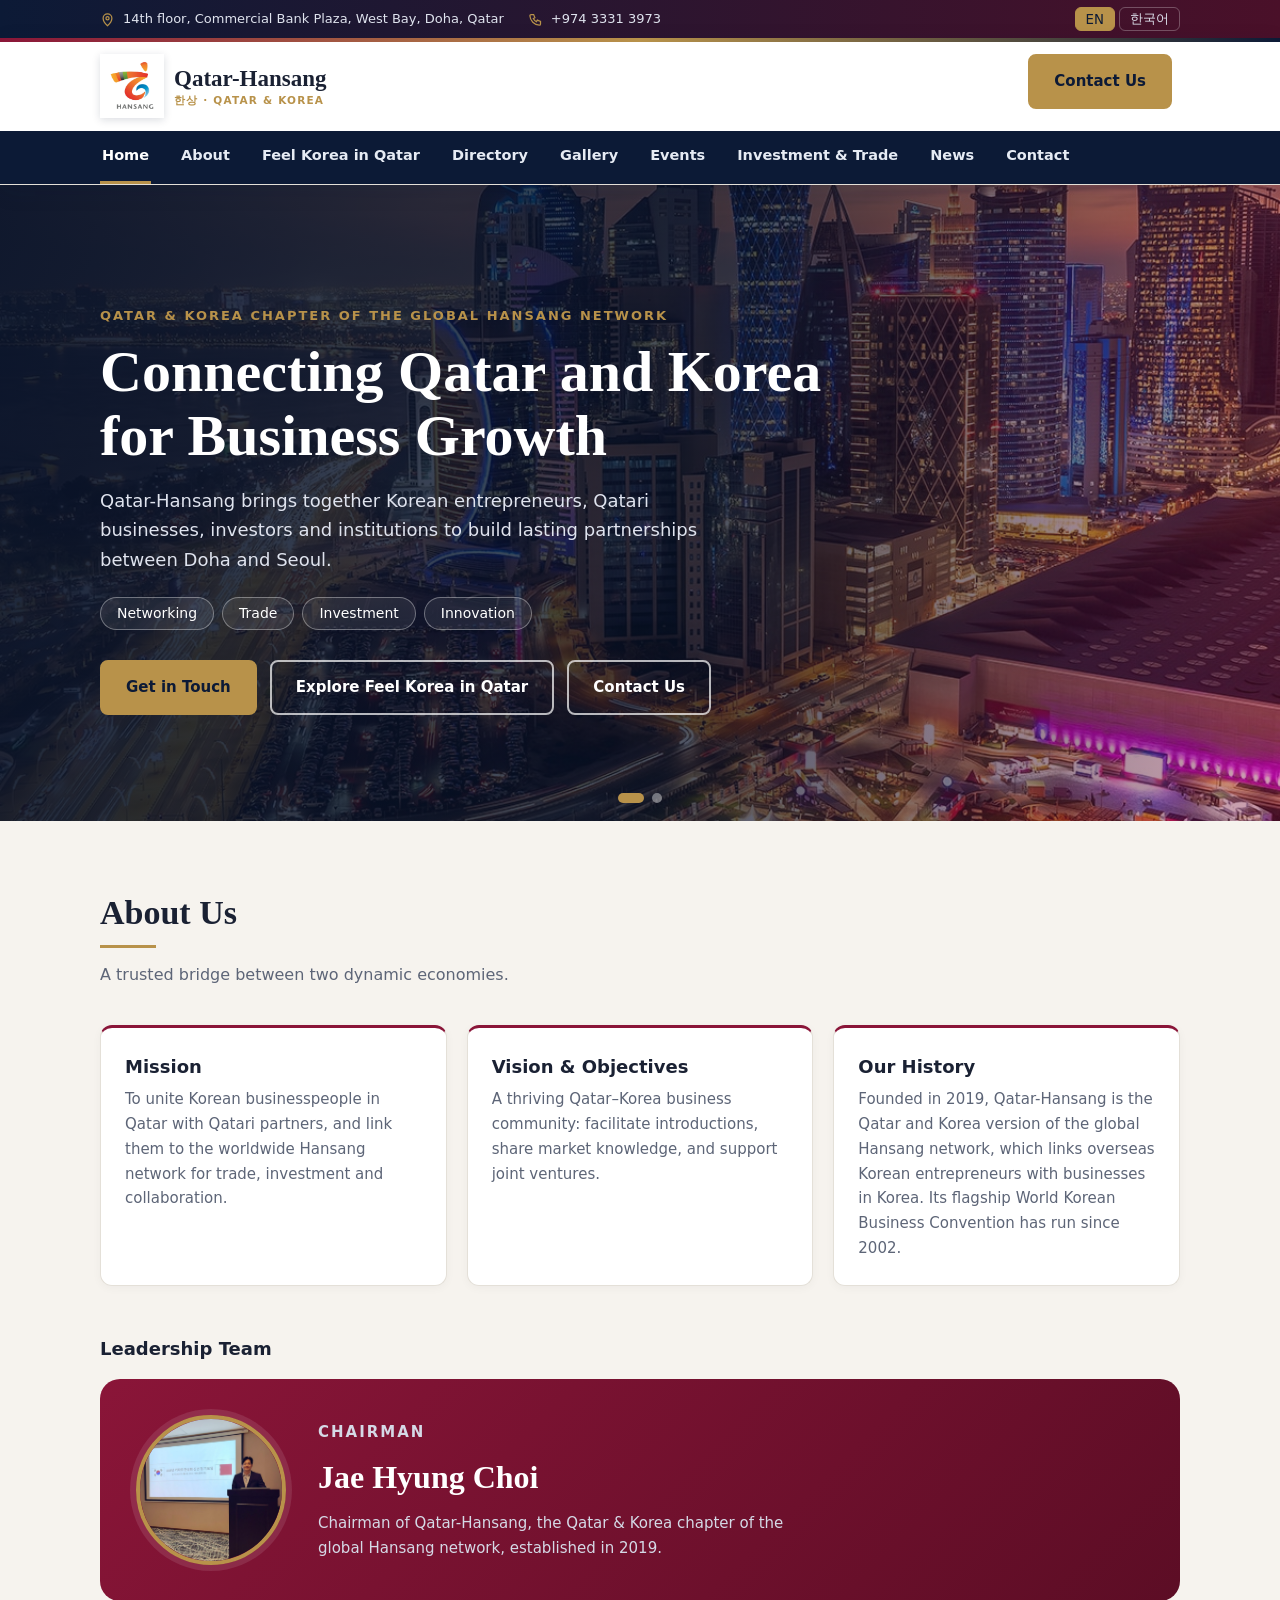
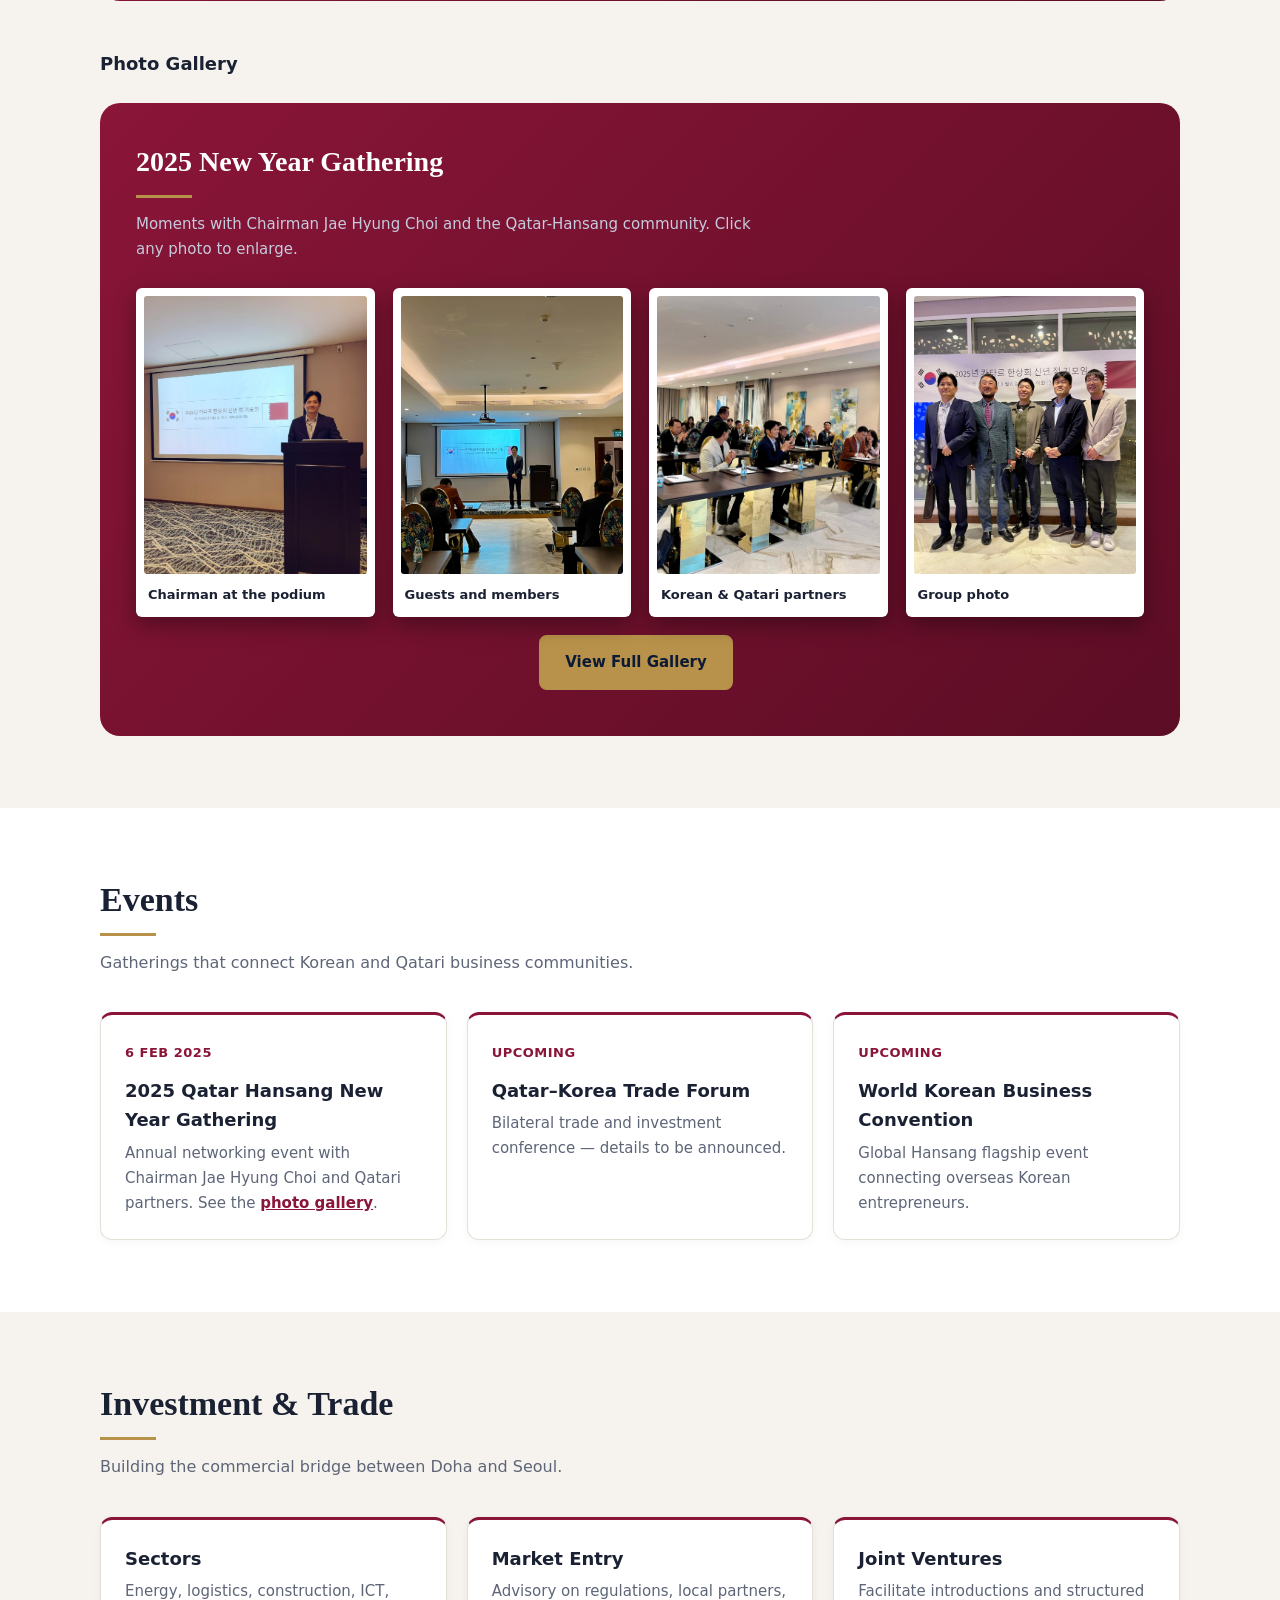
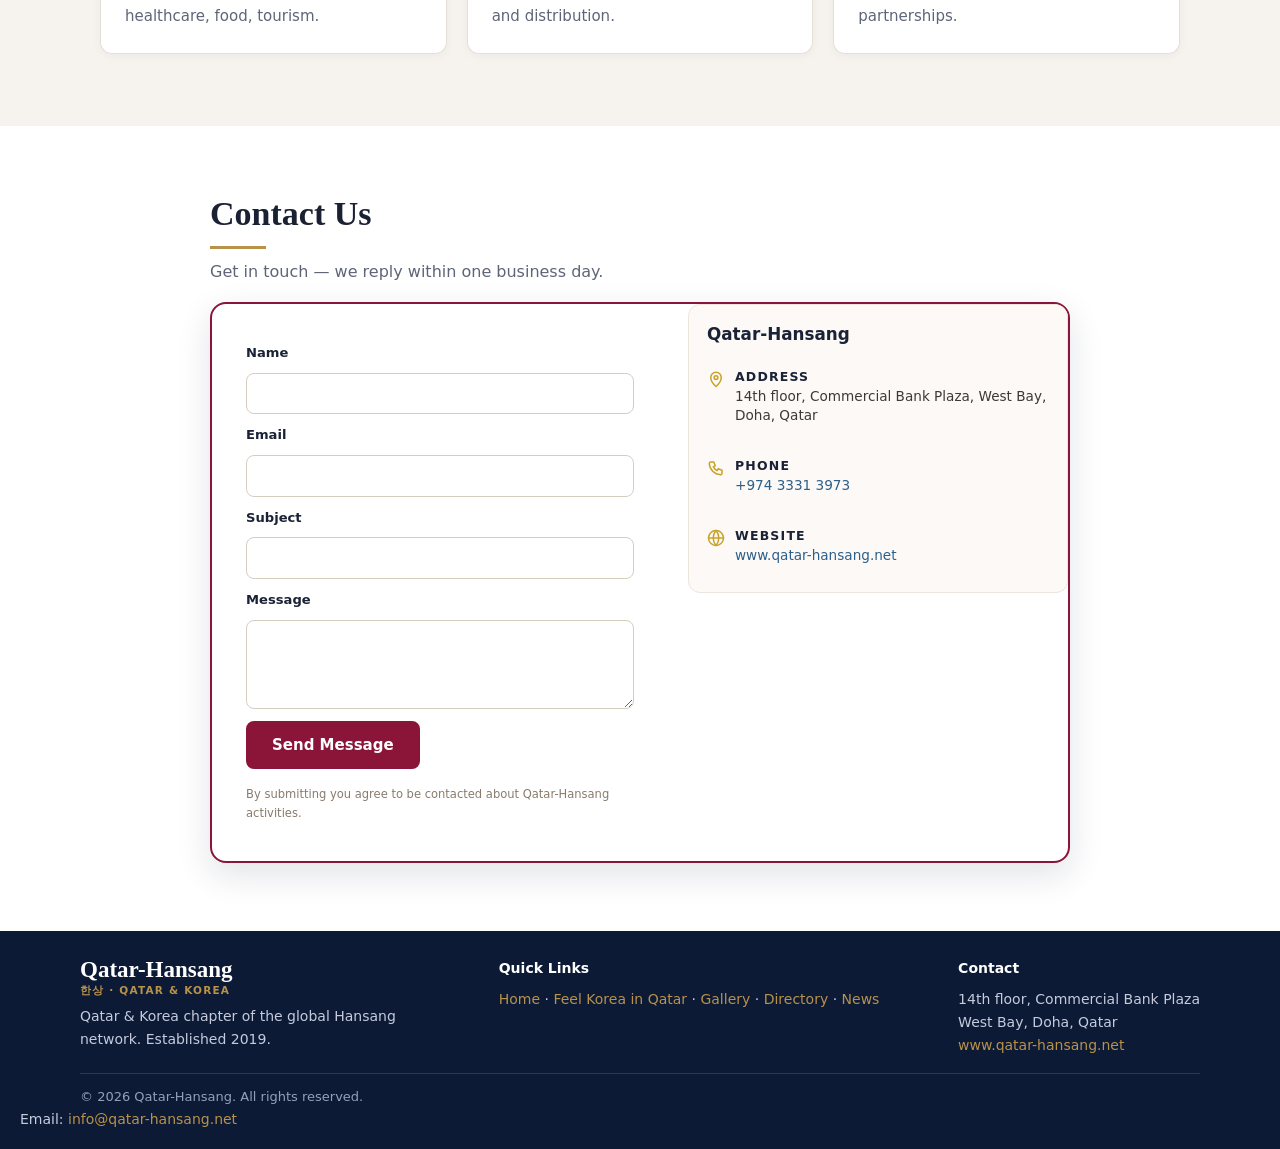
==== index.html @ 47e486d6 "Update index.html" ====
<!DOCTYPE html>
<html lang="en" dir="ltr" translate="no">
<head>
<meta charset="utf-8">
<meta name="viewport" content="width=device-width, initial-scale=1, viewport-fit=cover">
<title>Qatar-Hansang | Qatar &amp; Korea Business Network</title>
<meta name="description" content="Qatar-Hansang connects Korean entrepreneurs, Qatari businesses, investors and institutions between Doha and Seoul.">
<link rel="canonical" href="https://qatar-hansang.net/">
<meta property="og:title" content="Qatar-Hansang | Qatar & Korea Business Network">
<meta property="og:url" content="https://qatar-hansang.net/">
<meta property="og:type" content="website">
<meta property="og:image" content="https://qatar-hansang.net/gallery-1.jpg">
<meta name="twitter:card" content="summary_large_image">
<link rel="icon" href="logo.jpg">
<link rel="apple-touch-icon" href="logo.jpg">
<link rel="stylesheet" href="style.css">
<style>
  #contact { padding-top: 24px; padding-bottom: 24px; }
  #contact .wrap { max-width: 900px; }
  #contact h2 { margin-bottom: 4px; }
  #contact .sub { margin-bottom: 16px; }
  .contactbox {
    display: grid;
    grid-template-columns: 1.2fr 1fr;
    gap: 20px;
    align-items: start;
  }
  .cform { display: flex; flex-direction: column; gap: 6px; }
  .cform label { font-size: 0.82rem; font-weight: 600; color: #1a2236; margin-top: 4px; }
  .cform input,
  .cform textarea {
    padding: 8px 10px;
    border: 1px solid #d6cdc1;
    border-radius: 8px;
    font-family: inherit;
    font-size: 0.9rem;
    background: #fff;
    color: #1a2236;
  }
  .cform textarea { resize: vertical; min-height: 60px; }
  .cform .btn { align-self: flex-start; margin-top: 6px; }
  .cform .note { font-size: 0.72rem; margin-top: 4px; color: #897b6d; }

  .cinfo {
    background: #fcf9f6;
    border: 1px solid #ece5dd;
    border-radius: 12px;
    padding: 16px 18px;
  }
  .cinfo h3 { margin: 0 0 10px; font-size: 1.05rem; color: #1a2236; }
  .cinfo .ci {
    display: flex;
    gap: 10px;
    margin-bottom: 10px;
    font-size: 0.85rem;
    color: #3d3a35;
    line-height: 1.45;
  }
  .cinfo .ci:last-child { margin-bottom: 0; }
  .cinfo .ci svg { flex-shrink: 0; margin-top: 2px; color: #c9a227; }
  .cinfo .ci b { display: block; color: #1a2236; font-size: 0.78rem; margin-bottom: 1px; }
  .cinfo .ci a { color: #2c5f8a; text-decoration: none; }
  .cinfo .ci a:hover { text-decoration: underline; }

  @media (max-width: 720px) {
    .contactbox { grid-template-columns: 1fr; }
  }
</style>
</head>
<body>

<!-- ============ SHARED HEADER START ============ -->
<div class="topbar"><div class="tb">
  <div class="tl">
    <span class="ti"><svg width="15" height="15" viewBox="0 0 24 24" fill="none" stroke="currentColor" stroke-width="2" stroke-linecap="round" aria-hidden="true"><path d="M12 22s7-6.2 7-12a7 7 0 1 0-14 0c0 5.8 7 12 7 12z"/><circle cx="12" cy="10" r="2.5"/></svg><span>14th floor, Commercial Bank Plaza, West Bay, Doha, Qatar</span></span>
    <a class="ti" href="tel:+97433077269"><svg width="15" height="15" viewBox="0 0 24 24" fill="none" stroke="currentColor" stroke-width="2" stroke-linecap="round" aria-hidden="true"><path d="M5 4h4l2 5-2.5 1.5a11 11 0 0 0 5 5L15 13l5 2v4a2 2 0 0 1-2 2A16 16 0 0 1 3 6a2 2 0 0 1 2-2z"/></svg><span>+974 3331 3973</span></a>
  </div>
  <div class="lang" role="group" aria-label="Language">
    <button type="button" data-l="en" class="on">EN</button>
    <button type="button" data-l="ko">한국어</button>
  </div>
</div></div>

<header>
  <div class="bar">
    <a class="logo" href="index.html">
      <img class="mark" src="logo.jpg" alt="Hansang logo">
      <span class="lt">Qatar-Hansang<small>한상 · Qatar &amp; Korea</small></span>
    </a>
    <button type="button" class="burger" id="hb" aria-label="Menu" aria-expanded="false">&#9776;</button>
    <a class="btn g hcta" href="index.html#contact">Contact Us</a>
  </div>
  <div class="navrow">
    <nav id="hn">
      <a href="index.html" class="on">Home</a>
      <a href="index.html#about">About</a>
      <a href="feel-korea-in-qatar.html">Feel Korea in Qatar</a>
      <a href="directory.html">Directory</a>
      <a href="gallery.html">Gallery</a>
      <a href="index.html#events">Events</a>
      <a href="index.html#invest">Investment &amp; Trade</a>
      <a href="news.html">News</a>
      <a href="index.html#contact">Contact</a>
    </nav>
  </div>
</header>
<!-- ============ SHARED HEADER END ============ -->

<section class="hero" id="home">
  <div class="slides">
    <div class="slide on" style="background-image:url('hero-1.jpg')"></div>
    <div class="slide" style="background-image:url('hero-2.jpg')"></div>
  </div>
  <div class="shade"></div>
  <div class="dots">
    <button type="button" class="on" aria-label="Doha"></button>
    <button type="button" aria-label="Seoul"></button>
  </div>
  <div class="wrap">
    <p class="eyebrow">Qatar &amp; Korea chapter of the global Hansang network</p>
    <h1>Connecting Qatar and Korea for Business Growth</h1>
    <p class="lead">Qatar-Hansang brings together Korean entrepreneurs, Qatari businesses, investors and institutions to build lasting partnerships between Doha and Seoul.</p>
    <div class="tags"><span>Networking</span><span>Trade</span><span>Investment</span><span>Innovation</span></div>
    <a class="btn g" href="index.html#contact">Get in Touch</a>
    <a class="btn o" href="feel-korea-in-qatar.html">Explore Feel Korea in Qatar</a>
    <a class="btn o" href="index.html#contact">Contact Us</a>
  </div>
</section>

<section id="about"><div class="wrap">
  <h2>About Us</h2>
  <p class="sub">A trusted bridge between two dynamic economies.</p>
  <div class="grid">
    <div class="card"><h3>Mission</h3><p>To unite Korean businesspeople in Qatar with Qatari partners, and link them to the worldwide Hansang network for trade, investment and collaboration.</p></div>
    <div class="card"><h3>Vision &amp; Objectives</h3><p>A thriving Qatar–Korea business community: facilitate introductions, share market knowledge, and support joint ventures.</p></div>
    <div class="card"><h3>Our History</h3><p>Founded in 2019, Qatar-Hansang is the Qatar and Korea version of the global Hansang network, which links overseas Korean entrepreneurs with businesses in Korea. Its flagship World Korean Business Convention has run since 2002.</p></div>
  </div>

  <h3 style="margin:48px 0 16px">Leadership Team</h3>
  <div class="chair">
    <img class="avatar big" src="chairman.jpg" alt="Jae Hyung Choi, Chairman">
    <div>
      <p class="eyebrow" style="margin:0 0 6px">Chairman</p>
      <h3>Jae Hyung Choi</h3>
      <p>Chairman of Qatar-Hansang, the Qatar &amp; Korea chapter of the global Hansang network, established in 2019.</p>
    </div>
  </div>

  <h3 style="margin:48px 0 16px">Photo Gallery</h3>
  <div class="albumwrap">
    <h3>2025 New Year Gathering</h3>
    <p class="alsub">Moments with Chairman Jae Hyung Choi and the Qatar-Hansang community. Click any photo to enlarge.</p>
    <div class="album">
      <figure><img src="gallery-1.jpg" alt="Chairman Jae Hyung Choi at the podium" loading="lazy"><figcaption><b>Chairman at the podium</b></figcaption></figure>
      <figure><img src="gallery-2.jpg" alt="Guests at the 2025 New Year Gathering" loading="lazy"><figcaption><b>Guests and members</b></figcaption></figure>
      <figure><img src="gallery-3.jpg" alt="Korean and Qatari partners at the 2025 New Year Gathering" loading="lazy"><figcaption><b>Korean &amp; Qatari partners</b></figcaption></figure>
      <figure><img src="gallery-4.jpg" alt="Group photo at the 2025 New Year Gathering" loading="lazy"><figcaption><b>Group photo</b></figcaption></figure>
    </div>
    <p style="margin:18px 0 0;text-align:center"><a class="btn g" href="gallery.html">View Full Gallery</a></p>
  </div>
</div></section>

<section id="events"><div class="wrap">
  <h2>Events</h2>
  <p class="sub">Gatherings that connect Korean and Qatari business communities.</p>
  <div class="grid">
    <div class="card"><span class="date">6 Feb 2025</span><h3 style="margin-top:10px">2025 Qatar Hansang New Year Gathering</h3><p>Annual networking event with Chairman Jae Hyung Choi and Qatari partners. See the <a href="gallery.html">photo gallery</a>.</p></div>
    <div class="card"><span class="date">Upcoming</span><h3 style="margin-top:10px">Qatar–Korea Trade Forum</h3><p>Bilateral trade and investment conference — details to be announced.</p></div>
    <div class="card"><span class="date">Upcoming</span><h3 style="margin-top:10px">World Korean Business Convention</h3><p>Global Hansang flagship event connecting overseas Korean entrepreneurs.</p></div>
  </div>
</div></section>

<section id="invest"><div class="wrap">
  <h2>Investment &amp; Trade</h2>
  <p class="sub">Building the commercial bridge between Doha and Seoul.</p>
  <div class="grid">
    <div class="card"><h3>Sectors</h3><p>Energy, logistics, construction, ICT, healthcare, food, tourism.</p></div>
    <div class="card"><h3>Market Entry</h3><p>Advisory on regulations, local partners, and distribution.</p></div>
    <div class="card"><h3>Joint Ventures</h3><p>Facilitate introductions and structured partnerships.</p></div>
  </div>
</div></section>

<section id="contact"><div class="wrap">
  <h2>Contact Us</h2>
  <p class="sub">Get in touch — we reply within one business day.</p>
  <div class="contactbox">
    
<form class="cform" action="https://api.web3forms.com/submit" method="POST">

  <input type="hidden" name="access_key" value="2b73f53a-a3a2-4095-8260-5d57cac4f2ff">
  <input type="hidden" name="from_name" value="Qatar-Hansang Website">
  <input type="checkbox" name="botcheck" style="display:none;">

  <label for="cf-name">Name</label>
  <input id="cf-name" name="name" type="text" autocomplete="name" required>

  <label for="cf-email">Email</label>
  <input id="cf-email" name="email" type="email" autocomplete="email" required>

  <label for="cf-subject">Subject</label>
  <input id="cf-subject" name="subject" type="text">

  <label for="cf-msg">Message</label>
  <textarea id="cf-msg" name="message" rows="3" required></textarea>

  <button class="btn" type="submit">Send Message</button>

  <p class="note">By submitting you agree to be contacted about Qatar-Hansang activities.</p>

</form>

    <div class="cinfo">
      <h3>Qatar-Hansang</h3>
      <div class="ci"><svg width="18" height="18" viewBox="0 0 24 24" fill="none" stroke="currentColor" stroke-width="2" stroke-linecap="round" aria-hidden="true"><path d="M12 22s7-6.2 7-12a7 7 0 1 0-14 0c0 5.8 7 12 7 12z"/><circle cx="12" cy="10" r="2.5"/></svg><div><b>Address</b>14th floor, Commercial Bank Plaza, West Bay, Doha, Qatar</div></div>
      <div class="ci"><svg width="18" height="18" viewBox="0 0 24 24" fill="none" stroke="currentColor" stroke-width="2" stroke-linecap="round" aria-hidden="true"><path d="M5 4h4l2 5-2.5 1.5a11 11 0 0 0 5 5L15 13l5 2v4a2 2 0 0 1-2 2A16 16 0 0 1 3 6a2 2 0 0 1 2-2z"/></svg><div><b>Phone</b><a href="tel:+97433077269">+974 3331 3973</a></div></div>
      <div class="ci"><svg width="18" height="18" viewBox="0 0 24 24" fill="none" stroke="currentColor" stroke-width="2" stroke-linecap="round" aria-hidden="true"><circle cx="12" cy="12" r="10"/><path d="M2 12h20M12 2a15.3 15.3 0 0 1 0 20M12 2a15.3 15.3 0 0 0 0 20"/></svg><div><b>Website</b><a href="https://www.qatar-hansang.net" target="_blank" rel="noopener">www.qatar-hansang.net</a></div></div>
    </div>
  </div>
</div></section>

<!-- ============ SHARED FOOTER START ============ -->
<footer>
  <div class="in">
    <div>
      <p class="lt" style="margin:0">Qatar-Hansang<small style="color:var(--gold)">한상 · Qatar &amp; Korea</small></p>
      <p style="margin:8px 0 0;max-width:340px">Qatar &amp; Korea chapter of the global Hansang network. Established 2019.</p>
    </div>
    <div>
      <p style="margin:0 0 8px;color:#fff;font-weight:600">Quick Links</p>
      <p style="margin:0"><a href="index.html">Home</a> · <a href="feel-korea-in-qatar.html">Feel Korea in Qatar</a> · <a href="gallery.html">Gallery</a> · <a href="directory.html">Directory</a> · <a href="news.html">News</a></p>
    </div>
    <div>
      <p style="margin:0 0 8px;color:#fff;font-weight:600">Contact</p>
      <p style="margin:0">14th floor, Commercial Bank Plaza<br>West Bay, Doha, Qatar<br><a href="https://www.qatar-hansang.net" target="_blank" rel="noopener">www.qatar-hansang.net</a></p>
    </div>
  </div>
  <p class="copy">© <span id="yr"></span> Qatar-Hansang. All rights reserved.</p>
  
<div class="footer-email">
  Email:
  <a href="mailto:info@qatar-hansang.net">
    info@qatar-hansang.net
  </a>
</div>

</footer>
<script>document.getElementById('yr').textContent=new Date().getFullYear();</script>

<div id="lb" hidden>
  <button type="button" aria-label="Close">×</button>
  <img alt="">
</div>
<script src="i18n.js"></script>
<script src="i18n-init.js"></script>
<script src="script.js" defer></script>
<!-- ============ SHARED FOOTER END ============ -->
</body>
</html>
---- style.css ----
/* =====================================================================
   Qatar-Hansang — Global stylesheet
   ===================================================================== */

/* ---------- Design tokens ---------- */
:root {
  --bg: #fff;
  --alt: #f6f3ee;
  --text: #1a2133;
  --muted: #5d6577;
  --brand: #8a1538;
  --navy: #0c1a36;
  --gold: #b8924a;
  --line: #e4e0d8;
  --card: #fff;
}
@media (prefers-color-scheme: dark) {
  :root:not([data-theme="light"]) {
    --bg: #0e1320;
    --alt: #131a2b;
    --text: #e8ebf3;
    --muted: #a3abbf;
    --brand: #c4405f;
    --navy: #08132a;
    --gold: #d4b06a;
    --line: #263049;
    --card: #18203a;
  }
}
:root[data-theme="dark"] {
  --bg: #0e1320;
  --alt: #131a2b;
  --text: #e8ebf3;
  --muted: #a3abbf;
  --brand: #c4405f;
  --navy: #08132a;
  --gold: #d4b06a;
  --line: #263049;
  --card: #18203a;
}

/* ---------- Base reset ---------- */
*,
*::before,
*::after { box-sizing: border-box; }

html {
  scroll-behavior: smooth;
  scroll-padding-top: 76px;
}

body {
  margin: 0;
  background: var(--bg);
  color: var(--text);
  font: 16px/1.65 system-ui, -apple-system, "Segoe UI", "Noto Sans KR",
        "Malgun Gothic", "Noto Sans Arabic", Tahoma, Roboto, sans-serif;
  padding-top: env(safe-area-inset-top, 0px);
  padding-bottom: env(safe-area-inset-bottom, 0px);
}

a { color: inherit; }

h1, h2 {
  font-family: Georgia, "Times New Roman", serif;
  font-weight: 700;
}

/* ---------- Top bar ---------- */
.topbar {
  background: linear-gradient(90deg, var(--navy), #4a1029);
  color: #dfe3ee;
  font-size: 13px;
}
.tb {
  max-width: 1120px;
  margin: auto;
  padding: 7px 20px;
  display: flex;
  justify-content: space-between;
  align-items: center;
  gap: 14px;
  flex-wrap: wrap;
}
.tl { display: flex; gap: 24px; flex-wrap: wrap; }
.ti {
  display: inline-flex;
  gap: 8px;
  align-items: center;
  color: #dfe3ee;
  text-decoration: none;
}
.ti svg { color: var(--gold); flex-shrink: 0; }
a.ti:hover { color: #fff; }

/* ---------- Header / nav ---------- */
header {
  position: sticky;
  top: env(safe-area-inset-top, 0px);
  z-index: 20;
  background: var(--bg);
  border-bottom: 1px solid var(--line);
  box-shadow: 0 6px 22px rgba(12, 26, 54, 0.1);
}
header::before {
  content: "";
  display: block;
  height: 4px;
  background: linear-gradient(90deg, var(--brand), var(--gold), var(--navy));
}

.bar {
  max-width: 1120px;
  margin: auto;
  padding: 12px 20px;
  display: flex;
  align-items: center;
  justify-content: space-between;
  gap: 26px;
}
.logo {
  display: flex;
  align-items: center;
  gap: 10px;
  text-decoration: none;
  flex-shrink: 0;
}
.bar .mark { height: 64px; width: 64px; box-shadow: 0 2px 8px rgba(12, 26, 54, 0.15); }

.lt {
  font-family: Georgia, serif;
  font-weight: 700;
  font-size: 23px;
  line-height: 1.1;
  color: var(--text);
}
.lt small {
  display: block;
  font-family: system-ui, sans-serif;
  font-size: 10.5px;
  font-weight: 600;
  letter-spacing: 1.2px;
  text-transform: uppercase;
  color: var(--gold);
  margin-top: 3px;
}

.burger {
  display: none;
  margin-left: auto;
  background: none;
  border: 1px solid var(--line);
  border-radius: 8px;
  padding: 6px 11px;
  color: var(--text);
  font-size: 22px;
  cursor: pointer;
  line-height: 1;
}

.hcta {
  margin: 0;
  padding: 10px 20px;
  font-size: 14px;
  white-space: nowrap;
  flex-shrink: 0;
}

/* Nav row (below the logo bar) */
.navrow { background: var(--navy); }
.navrow nav {
  max-width: 1120px;
  margin: auto;
  padding: 0 20px;
  display: flex;
  justify-content: flex-start;
  gap: 28px;
  flex: none;
  position: static;
}
.navrow nav a {
  color: #e6ebf4;
  padding: 13px 2px;
  border-bottom: 3px solid transparent;
  text-decoration: none;
  font-size: 14.5px;
  font-weight: 600;
  white-space: nowrap;
}
.navrow nav a:hover,
.navrow nav a.on { color: #fff; border-color: var(--gold); }

/* Language switcher */
.lang { display: flex; gap: 4px; flex-shrink: 0; }
.lang button {
  border: 1px solid #ffffff44;
  background: transparent;
  color: #dfe3ee;
  border-radius: 6px;
  padding: 2px 10px;
  font: 600 12px inherit;
  font-family: inherit;
  cursor: pointer;
}
.lang button.on {
  background: var(--gold);
  border-color: var(--gold);
  color: #0c1a36;
}

/* ---------- Hero ---------- */
.hero {
  position: relative;
  overflow: hidden;
  color: #fff;
  background: #0c1a36;
}
.slides,
.slide,
.shade { position: absolute; inset: 0; }
.slide {
  background-size: cover;
  background-position: center;
  opacity: 0;
  transition: opacity 1.2s ease;
}
.slide.on { opacity: 1; }
.shade {
  background: linear-gradient(
    100deg,
    rgba(8, 19, 42, 0.93) 0%,
    rgba(8, 19, 42, 0.72) 55%,
    rgba(138, 21, 56, 0.38) 100%
  );
}
[dir="rtl"] .shade { transform: scaleX(-1); }

.hero .wrap {
  position: relative;
  z-index: 1;
  padding: 120px 20px 96px;
}

.dots {
  position: absolute;
  bottom: 18px;
  left: 50%;
  transform: translateX(-50%);
  display: flex;
  gap: 8px;
  z-index: 2;
}
.dots button {
  width: 10px;
  height: 10px;
  padding: 0;
  border-radius: 50%;
  border: 0;
  background: #ffffff66;
  cursor: pointer;
}
.dots button.on {
  background: var(--gold);
  width: 26px;
  border-radius: 6px;
}

/* ---------- Generic layout ---------- */
.wrap {
  max-width: 1120px;
  margin: auto;
  padding: 72px 20px;
}
.eyebrow {
  margin: 0 0 14px;
  font-size: 13px;
  font-weight: 600;
  letter-spacing: 2px;
  text-transform: uppercase;
  color: var(--gold);
}
.hero h1 {
  font-size: clamp(34px, 5.2vw, 58px);
  line-height: 1.1;
  margin: 0 0 18px;
  max-width: 760px;
}
.hero p.lead {
  max-width: 600px;
  color: #dfe3ee;
  font-size: 18px;
  margin: 0;
}
.tags { display: flex; flex-wrap: wrap; gap: 8px; margin: 22px 0 30px; }
.tags span {
  border: 1px solid #ffffff59;
  border-radius: 99px;
  padding: 4px 16px;
  font-size: 14px;
  background: #ffffff14;
}

section:nth-of-type(even) { background: var(--alt); }
h2 {
  font-size: 34px;
  margin: 0 0 10px;
  line-height: 1.2;
}
h2::after {
  content: "";
  display: block;
  width: 56px;
  height: 3px;
  background: var(--gold);
  margin-top: 12px;
}
.sub {
  color: var(--muted);
  margin: 14px 0 36px;
  max-width: 660px;
}
h3 { margin: 0 0 6px; font-size: 18px; }

/* ---------- Buttons ---------- */
.btn {
  display: inline-block;
  padding: 13px 24px;
  border-radius: 8px;
  font-weight: 600;
  text-decoration: none;
  border: 2px solid var(--brand);
  background: var(--brand);
  color: #fff;
  cursor: pointer;
  font-size: 15px;
  font-family: inherit;
  margin: 0 8px 10px 0;
  transition: 0.2s;
}
.btn:hover { transform: translateY(-1px); box-shadow: 0 6px 16px rgba(0, 0, 0, 0.2); }
.btn.g { background: var(--gold); border-color: var(--gold); color: #0c1a36; }
.btn.o { background: transparent; border-color: #ffffffb3; }

/* ---------- Cards & grids ---------- */
.grid {
  display: grid;
  grid-template-columns: repeat(auto-fit, minmax(250px, 1fr));
  gap: 20px;
}
.card {
  background: var(--card);
  border: 1px solid var(--line);
  border-radius: 12px;
  padding: 24px;
  border-top: 3px solid var(--brand);
  box-shadow: 0 2px 10px rgba(12, 26, 54, 0.04);
}
.card p { margin: 0; color: var(--muted); font-size: 15px; }
.card a { color: var(--brand); font-weight: 600; }
.pill {
  display: inline-block;
  font-size: 12px;
  padding: 2px 10px;
  border-radius: 99px;
  background: var(--alt);
  border: 1px solid var(--line);
  color: var(--muted);
  margin-top: 10px;
}
.date {
  color: var(--brand);
  font-weight: 700;
  font-size: 13px;
  text-transform: uppercase;
  letter-spacing: 0.5px;
}

.two {
  display: grid;
  grid-template-columns: repeat(auto-fit, minmax(280px, 1fr));
  gap: 32px;
}

/* ---------- Chair (leadership highlight) ---------- */
.chair {
  display: flex;
  gap: 32px;
  align-items: center;
  background: linear-gradient(135deg, #8a1538, #5c0d25);
  color: #fff;
  border-radius: 20px;
  padding: 36px;
  width: 100%;
}
.chair h3 {
  font-family: Georgia, serif;
  font-size: 32px;
  color: #fff;
  margin: 0 0 8px;
}
.chair p { margin: 0; color: #d5d9e6; font-size: 15px; max-width: 480px; }
.avatar { width: 104px; height: 104px; border-radius: 50%; object-fit: cover; border: 3px solid var(--gold); flex-shrink: 0; }
.avatar.big { width: 150px; height: 150px; border: 4px solid var(--gold); box-shadow: 0 0 0 6px #ffffff1a; }

/* ---------- Photo album ---------- */
.album {
  display: grid;
  grid-template-columns: repeat(auto-fill, minmax(210px, 1fr));
  gap: 14px;
}
.album figure {
  margin: 0;
  position: relative;
  overflow: hidden;
  border-radius: 12px;
  border: 1px solid var(--line);
  cursor: zoom-in;
  background: var(--navy);
}
.album img {
  width: 100%;
  aspect-ratio: 4 / 5;
  object-fit: cover;
  object-position: top;
  display: block;
  transition: transform 0.35s;
}
.album figure:hover img { transform: scale(1.05); }
.album figcaption {
  position: absolute;
  left: 0;
  right: 0;
  bottom: 0;
  padding: 26px 12px 10px;
  background: linear-gradient(transparent, rgba(8, 19, 42, 0.9));
  color: #fff;
  font-size: 13px;
}

.albumwrap {
  margin-top: 24px;
  background: linear-gradient(135deg, #8a1538, #5c0d25);
  border-radius: 20px;
  padding: 36px;
  color: #fff;
  width: 100%;
}
.albumwrap h3 { font-family: Georgia, serif; font-size: 28px; color: #fff; margin: 0; }
.albumwrap h3::after {
  content: "";
  display: block;
  width: 56px;
  height: 3px;
  background: var(--gold);
  margin-top: 10px;
}
.alsub { color: #c5cbdc; margin: 14px 0 26px; max-width: 640px; font-size: 15px; }
.albumwrap .album { grid-template-columns: repeat(auto-fit, minmax(200px, 1fr)); gap: 18px; }
.albumwrap .album figure {
  background: #fff;
  padding: 8px 8px 0;
  border-radius: 6px;
  border: 0;
  box-shadow: 0 8px 22px rgba(0, 0, 0, 0.35);
  transition: transform 0.25s;
}
.albumwrap .album figure:hover { transform: translateY(-4px) rotate(-0.6deg); }
.albumwrap .album figcaption {
  position: static;
  background: none;
  color: #1a2133;
  padding: 10px 4px 12px;
  font-size: 13px;
}
.albumwrap .album img { border-radius: 3px; }

/* ---------- Lightbox ---------- */
#lb {
  position: fixed;
  inset: 0;
  z-index: 100;
  background: rgba(5, 10, 25, 0.92);
  display: flex;
  align-items: center;
  justify-content: center;
  padding: 24px;
  cursor: zoom-out;
}
#lb[hidden] { display: none; }
#lb img { max-width: 100%; max-height: 100%; border-radius: 8px; }
#lb button {
  position: absolute;
  top: calc(14px + env(safe-area-inset-top, 0px));
  right: 18px;
  background: none;
  border: 0;
  color: #fff;
  font-size: 38px;
  cursor: pointer;
  line-height: 1;
}
#lb.single { display: block; overflow: auto; padding: 16px; }
#lb.single[hidden] { display: none; }
#lb.single img { width: 1500px; max-width: none; display: block; margin: 40px auto 16px; border-radius: 6px; }
#lb.single .nav { display: none; }
#lb.single button { position: fixed; }
#lb .nav { position: absolute; top: 50%; transform: translateY(-50%); font-size: 56px; padding: 0 14px; }

/* ---------- Forms ---------- */
input,
select,
textarea {
  font: inherit;
  padding: 11px 12px;
  border: 1px solid var(--line);
  border-radius: 8px;
  background: var(--card);
  color: var(--text);
  width: 100%;
}
form label { display: block; font-size: 14px; font-weight: 600; margin: 12px 0 4px; }
.controls { display: flex; flex-wrap: wrap; gap: 10px; margin-bottom: 22px; }
.controls input { flex: 2; min-width: 200px; }
.controls select { flex: 1; min-width: 150px; }

/* Contact box */
.contactbox {
  display: grid;
  grid-template-columns: 1.4fr 1fr;
  border: 2px solid var(--brand);
  border-radius: 16px;
  overflow: hidden;
  background: var(--card);
  box-shadow: 0 12px 34px rgba(12, 26, 54, 0.12);
}
.cform { padding: 34px; }
.cform label { margin: 8px 0 3px; }
.cform .note { margin: 0 0 4px !important; }
.cinfo {
  background: var(--navy);
  color: #dfe3ee;
  padding: 34px;
  border-left: 4px solid var(--gold);
}
[dir="rtl"] .cinfo { border-left: 0; border-right: 4px solid var(--gold); }
.cinfo h3 { margin-bottom: 8px !important; }
.ci {
  display: flex;
  gap: 14px;
  padding: 10px 0;
  border-top: 1px solid #ffffff26;
  font-size: 15px;
}
.ci b {
  display: block;
  color: var(--gold);
  font-size: 12px;
  letter-spacing: 1.2px;
  text-transform: uppercase;
  margin-bottom: 3px;
}
.ci svg { flex-shrink: 0; margin-top: 2px; }

/* Map */
.mapbox {
  margin-top: 28px;
  border: 2px solid var(--brand);
  border-radius: 16px;
  overflow: hidden;
  background: var(--card);
}
.mapbox iframe { width: 100%; height: 340px; border: 0; display: block; }
.mapbar {
  display: flex;
  justify-content: space-between;
  gap: 12px;
  flex-wrap: wrap;
  padding: 12px 18px;
  border-top: 2px solid var(--brand);
  font-size: 14px;
  font-weight: 600;
}
.mapbar a { color: var(--brand); text-decoration: none; }
#contact .wrap { padding: 44px 20px; }
#contact .sub { margin: 10px 0 22px; }
#mm { height: 76px; min-height: 0; }

/* ---------- Apply (membership) ---------- */
.apply {
  margin-top: 40px;
  max-width: 700px;
  background: var(--card);
  border: 2px solid var(--brand);
  border-radius: 16px;
  padding: 32px;
  box-shadow: 0 10px 30px rgba(12, 26, 54, 0.08);
}
.step { display: flex; gap: 18px; padding-bottom: 26px; position: relative; }
.step:not(:last-child)::before {
  content: "";
  position: absolute;
  left: 17px;
  top: 40px;
  bottom: 6px;
  width: 2px;
  background: var(--line);
}
[dir="rtl"] .step:not(:last-child)::before { left: auto; right: 17px; }
.num {
  width: 36px;
  height: 36px;
  border-radius: 50%;
  background: var(--brand);
  color: #fff;
  display: flex;
  align-items: center;
  justify-content: center;
  font-weight: 700;
  flex-shrink: 0;
}
.step > div { flex: 1; min-width: 0; }
.step h4 { margin: 7px 0 6px; font-size: 17px; }
.radios { display: flex; gap: 10px; flex-wrap: wrap; }
.rc {
  flex: 1;
  min-width: 140px;
  border: 1px solid var(--line);
  border-radius: 10px;
  padding: 12px 14px;
  cursor: pointer;
  display: flex;
  gap: 10px;
  align-items: center;
  font-weight: 600;
  margin: 0;
}
.rc input { width: auto; margin: 0; }

/* Two-column apply row */
.apply2 {
  margin-top: 40px;
  border: 2px solid var(--brand);
  border-radius: 16px;
  background: var(--card);
  padding: 22px 26px;
  display: grid;
  grid-template-columns: minmax(200px, 1fr) 3fr;
  gap: 24px;
  align-items: center;
  box-shadow: 0 8px 24px rgba(12, 26, 54, 0.08);
}
.row {
  display: grid;
  grid-template-columns: 1.2fr 1.4fr 1.2fr 0.9fr auto;
  gap: 10px;
  align-items: center;
}
.row .btn { margin: 0; }

/* ---------- Member cards (directory) ---------- */
.member .mhead {
  display: flex;
  gap: 14px;
  align-items: center;
  flex-direction: column;
  align-items: flex-start;
  gap: 10px;
}
.mlogo {
  width: 60px;
  height: 60px;
  border-radius: 12px;
  background: var(--navy);
  color: var(--gold);
  display: flex;
  align-items: center;
  justify-content: center;
  font-family: Georgia, serif;
  font-weight: 700;
  font-size: 22px;
  overflow: hidden;
  flex-shrink: 0;
  border: 2px solid var(--gold);
}
.mlogo img { width: 100%; height: 100%; object-fit: contain; background: #fff; }
.mlogo.img {
  width: auto;
  height: 64px;
  min-width: 64px;
  max-width: 100%;
  padding: 4px;
  background: #fff;
  border-color: var(--line);
}
.mlogo.img img { height: 100%; width: auto; max-width: 100%; object-fit: contain; padding: 3px; }

/* Invite card (directory) */
.invite {
  border-style: dashed;
  border-top-style: dashed;
  background: transparent;
  box-shadow: none;
}

/* Hide members filtered out */
.member[hidden] { display: none !important; }

/* ---------- Footer ---------- */
footer {
  background: var(--navy);
  color: #c5cbdc;
  padding: 26px 20px 18px;
  font-size: 14px;
}
footer .in {
  max-width: 1120px;
  margin: auto;
  display: flex;
  flex-wrap: wrap;
  gap: 28px;
  justify-content: space-between;
}
footer .lt { color: #fff; }
footer a { color: var(--gold); text-decoration: none; }
footer .copy {
  max-width: 1120px;
  margin: 16px auto 0;
  padding-top: 12px;
  border-top: 1px solid #ffffff22;
  font-size: 13px;
  color: #94a0bb;
}
footer .mark {
  background: #fff;
  border-radius: 12px;
  padding: 4px;
  height: 56px;
  width: 56px;
  object-fit: contain;
}

/* ---------- Key-facility map (footer block) ---------- */
.fk { margin-top: 56px; padding-top: 40px; border-top: 2px solid var(--line); }
.fkh { font-family: Georgia, serif; font-size: 28px; margin: 0; color: var(--navy); }
@media (prefers-color-scheme: dark) { .fkh { color: #fff; } }
.fkh::after {
  content: "";
  display: block;
  width: 56px;
  height: 3px;
  background: var(--gold);
  margin-top: 10px;
}
.fkmap {
  margin: 0 0 24px;
  border: 2px solid var(--brand);
  border-radius: 16px;
  overflow: hidden;
  background: var(--card);
  box-shadow: 0 10px 28px rgba(12, 26, 54, 0.12);
}
.fkmap img { width: 100%; display: block; cursor: zoom-in; max-height: 620px; object-fit: cover; object-position: top; }
.fkmap figcaption {
  display: flex;
  justify-content: space-between;
  align-items: center;
  gap: 12px;
  flex-wrap: wrap;
  padding: 12px 18px;
  border-top: 2px solid var(--brand);
  font-size: 14px;
  font-weight: 600;
}
.fkmap .btn { margin: 0; padding: 8px 16px; font-size: 13px; }

.chips { display: flex; flex-wrap: wrap; gap: 8px; margin-bottom: 20px; }
.chip2 {
  border: 1px solid var(--line);
  background: var(--card);
  color: var(--text);
  border-radius: 99px;
  padding: 6px 14px;
  font: 600 13px inherit;
  font-family: inherit;
  cursor: pointer;
  display: inline-flex;
  gap: 7px;
  align-items: center;
}
.chip2 i { width: 10px; height: 10px; border-radius: 50%; display: inline-block; }
.chip2.on { background: var(--brand); border-color: var(--brand); color: #fff; }

.fkgrid { grid-template-columns: repeat(2, 1fr) !important; gap: 14px; }
.fi {
  display: flex;
  gap: 14px;
  align-items: flex-start;
  background: var(--card);
  border: 1px solid var(--line);
  border-radius: 12px;
  padding: 14px 16px;
  border-top: 3px solid var(--brand);
}
.fi .ft { flex: 1; min-width: 0; }
.fi h4 { margin: 0; font-size: 15.5px; line-height: 1.3; }
.fi .ko { color: var(--muted); font-size: 13.5px; }
.fi .nt { font-size: 12.5px; color: var(--brand); font-weight: 600; margin-top: 2px; }
.fi a.fl { display: inline-block; margin-top: 6px; font-size: 13px; font-weight: 700; color: var(--brand); }
.fi a.qr { flex-shrink: 0; display: block; margin-inline-start: auto; }
.fi .qr img { width: 84px; height: 84px; display: block; background: #fff; border: 1px solid var(--line); border-radius: 8px; image-rendering: pixelated; }

.fn {
  width: 34px;
  height: 34px;
  border-radius: 50%;
  color: #fff;
  font-weight: 700;
  font-size: 14px;
  display: flex;
  align-items: center;
  justify-content: center;
  flex-shrink: 0;
}

/* ---------- Misc ---------- */
.note { font-size: 13px; color: var(--muted); margin-top: 14px; }
ul.clean { padding-left: 18px; margin: 8px 0 0; color: var(--muted); }

/* ---------- Responsive ---------- */
@media (max-width: 1000px) {
  .burger { display: block; }
  .hcta { display: none; }
  .bar { flex-wrap: wrap; }
  .navrow nav {
    display: none;
    flex-direction: column;
    gap: 0;
    padding: 6px 20px 10px;
    border: 0;
  }
  .navrow nav.open { display: flex; }
  .navrow nav a { padding: 12px 0; border-bottom: 1px solid #ffffff22; }
}
@media (min-width: 1001px) { .burger { display: none; } }
@media (max-width: 900px) {
  .apply2 { grid-template-columns: 1fr; }
  .row { grid-template-columns: 1fr 1fr; }
  .row .btn { grid-column: 1 / -1; }
}
@media (max-width: 760px) {
  .contactbox { grid-template-columns: 1fr; }
  .cinfo { border-left: 0; border-top: 4px solid var(--gold); }
  [dir="rtl"] .cinfo { border-right: 0; }
  .apply { padding: 22px; }
  .fkgrid { grid-template-columns: 1fr !important; }
}
@media (max-width: 820px) {
  .bar { flex-wrap: wrap; }
}
@media (max-width: 560px) {
  .chair { flex-direction: column; text-align: center; padding: 26px; }
  .row { grid-template-columns: 1fr; }
  .albumwrap { padding: 24px 18px; }
  .tl { gap: 6px 16px; font-size: 12px; }
}
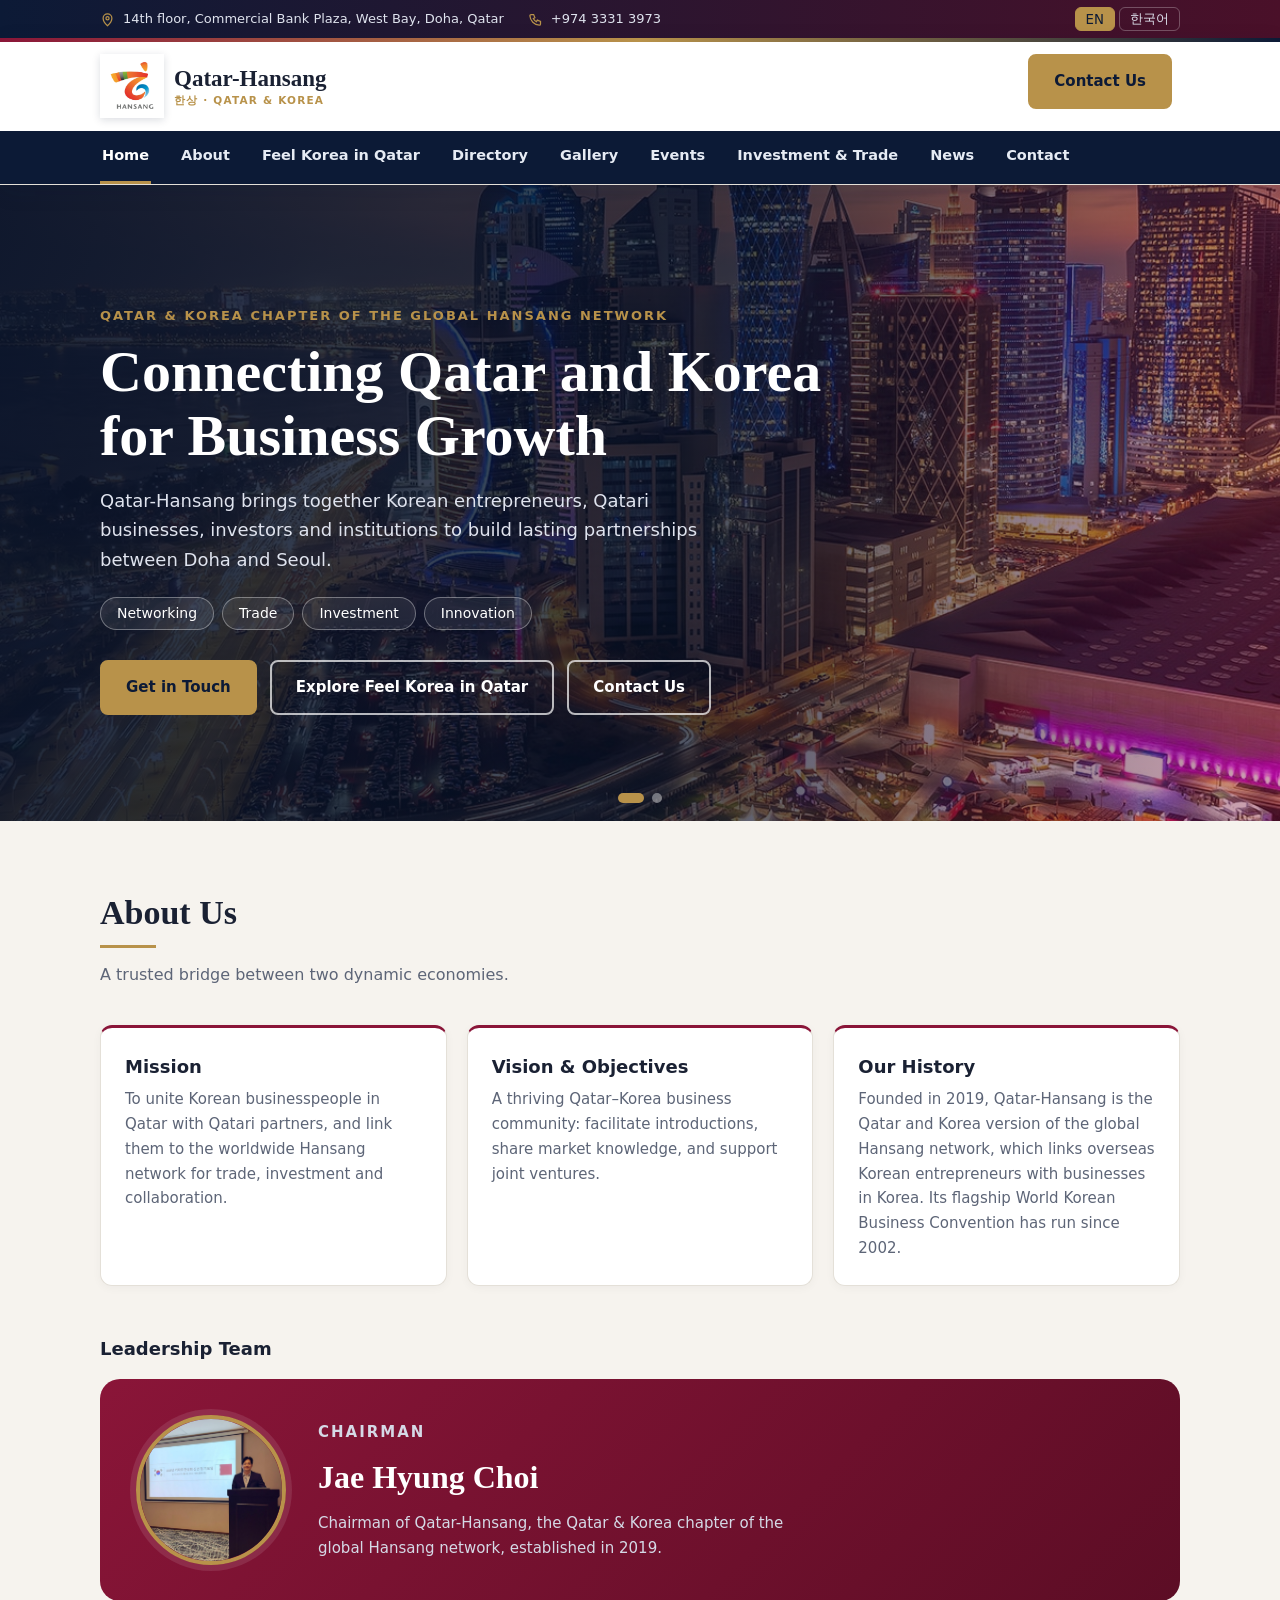
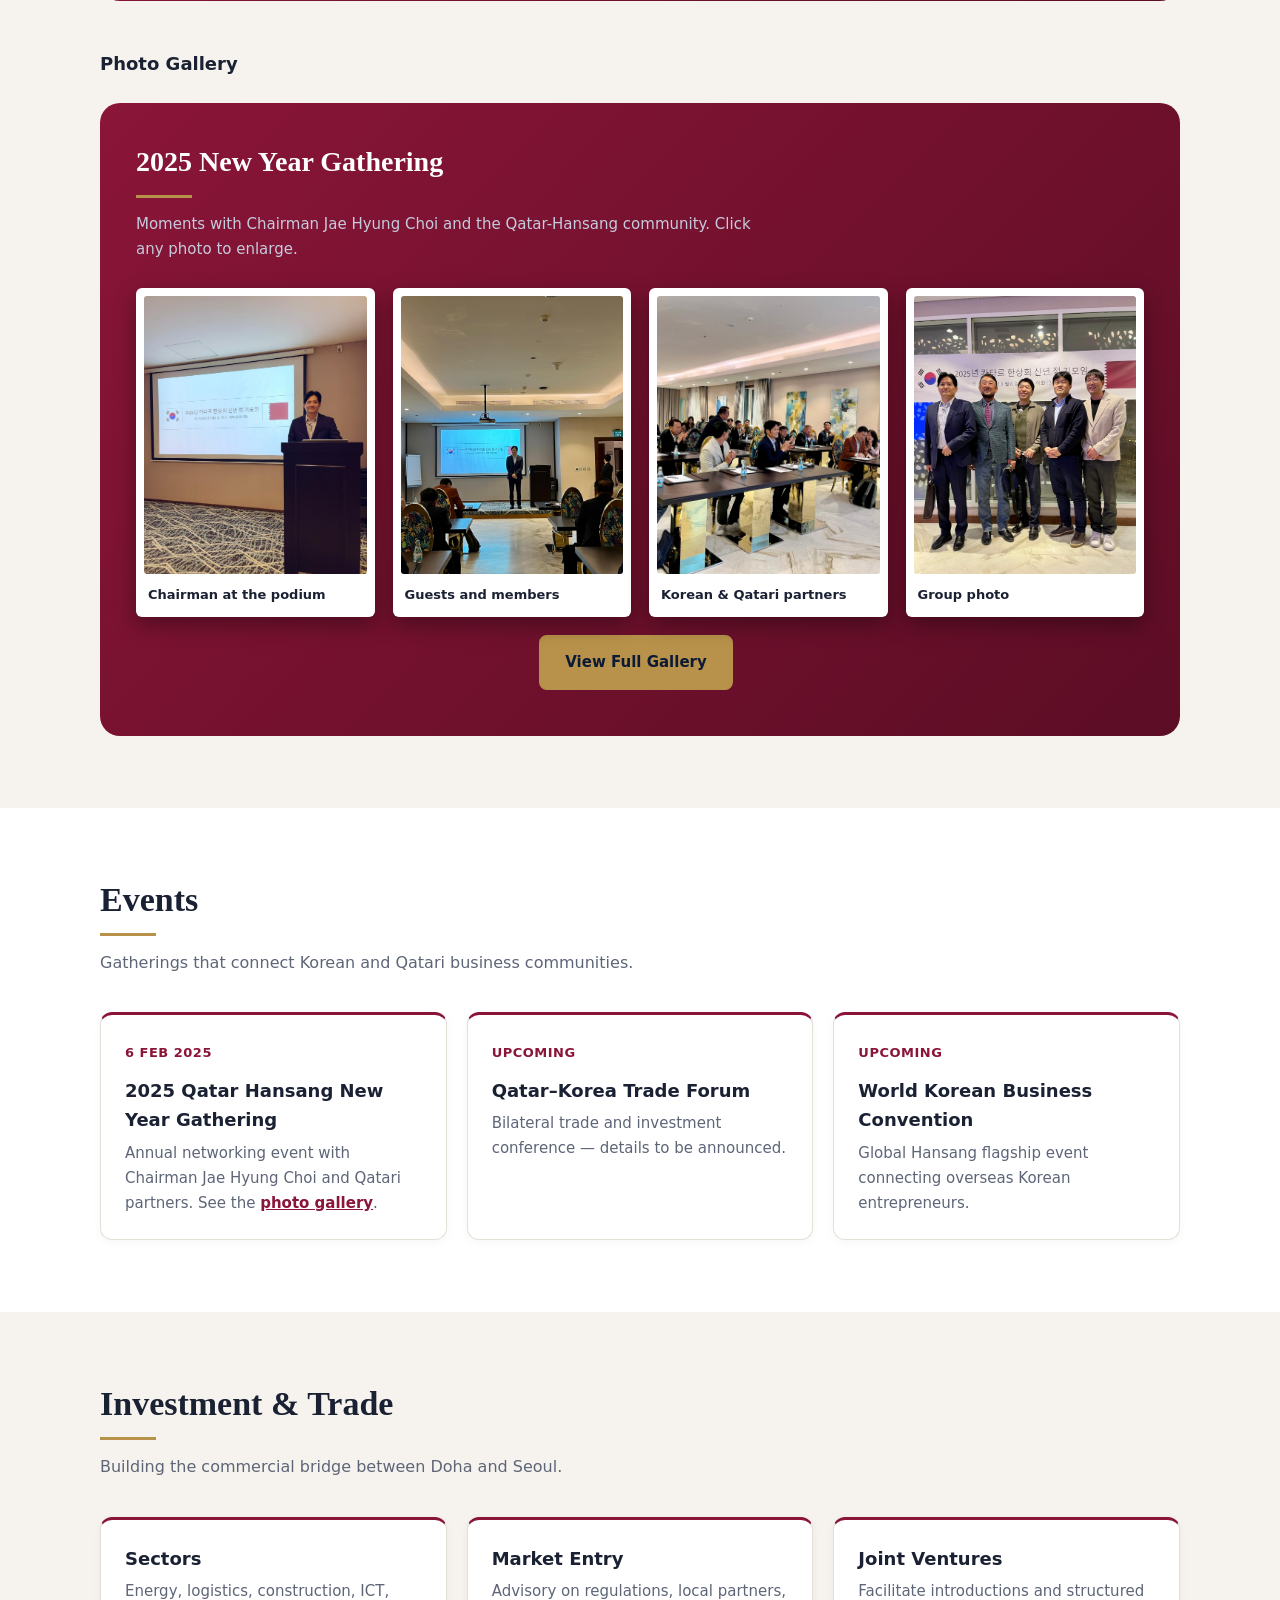
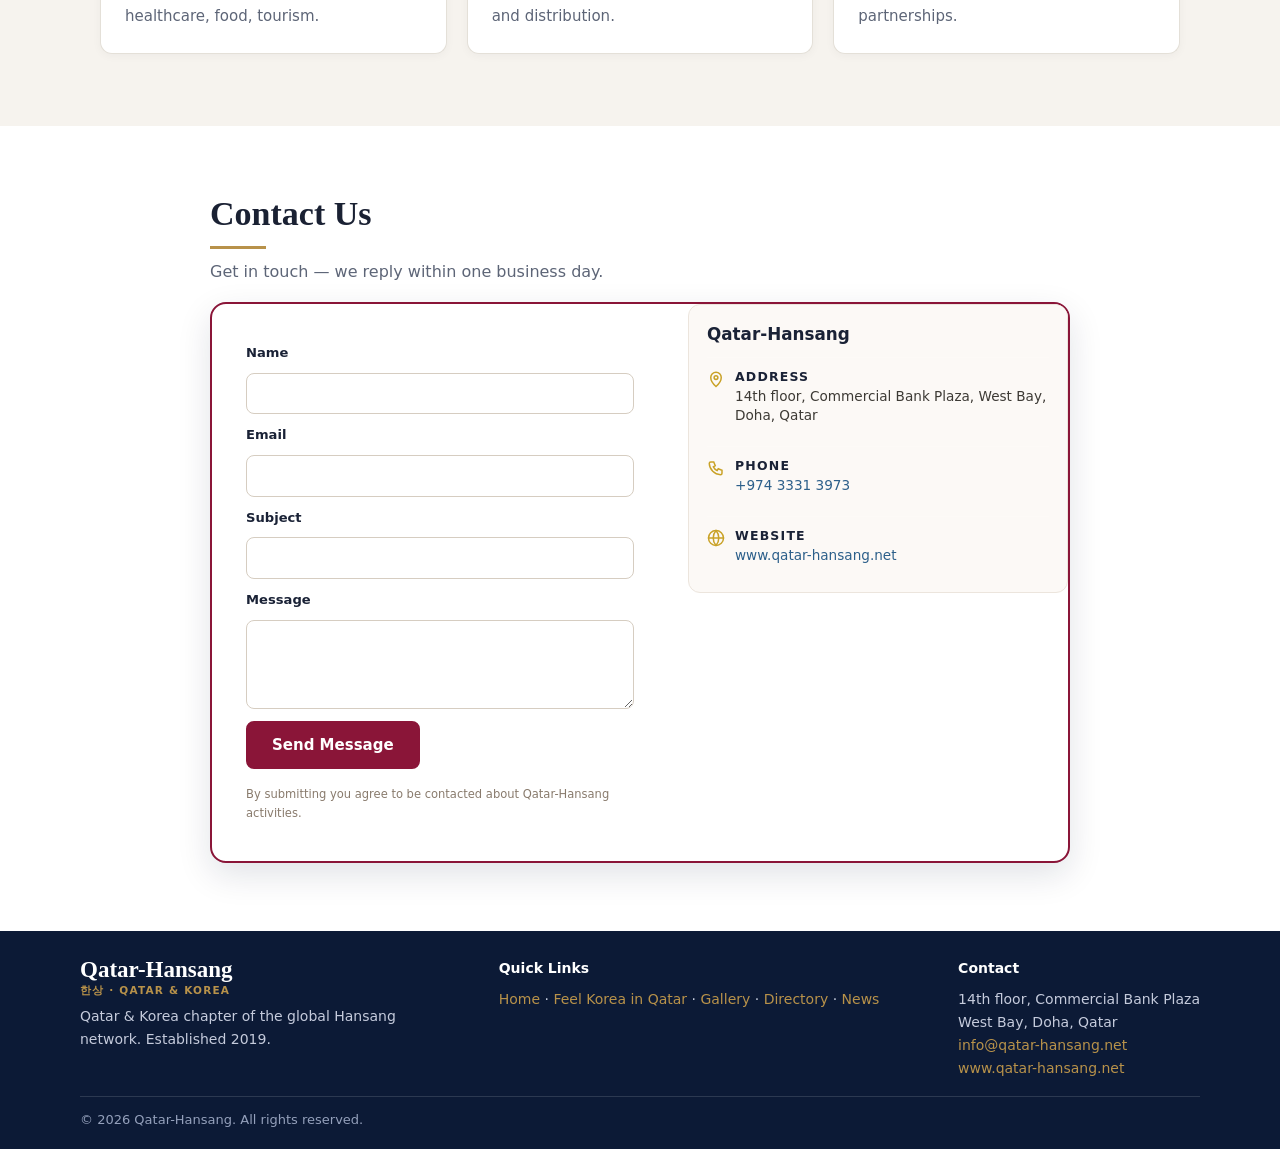
==== commit 8d9badbb: "Update index.html" ====
--- a/index.html
+++ b/index.html
@@ -219,31 +219,33 @@
 </div></section>
 
 <!-- ============ SHARED FOOTER START ============ -->
+
 <footer>
   <div class="in">
     <div>
       <p class="lt" style="margin:0">Qatar-Hansang<small style="color:var(--gold)">한상 · Qatar &amp; Korea</small></p>
       <p style="margin:8px 0 0;max-width:340px">Qatar &amp; Korea chapter of the global Hansang network. Established 2019.</p>
     </div>
+
     <div>
       <p style="margin:0 0 8px;color:#fff;font-weight:600">Quick Links</p>
       <p style="margin:0"><a href="index.html">Home</a> · <a href="feel-korea-in-qatar.html">Feel Korea in Qatar</a> · <a href="gallery.html">Gallery</a> · <a href="directory.html">Directory</a> · <a href="news.html">News</a></p>
     </div>
+
     <div>
       <p style="margin:0 0 8px;color:#fff;font-weight:600">Contact</p>
-      <p style="margin:0">14th floor, Commercial Bank Plaza<br>West Bay, Doha, Qatar<br><a href="https://www.qatar-hansang.net" target="_blank" rel="noopener">www.qatar-hansang.net</a></p>
-    </div>
-  </div>
+      <p style="margin:0">
+        14th floor, Commercial Bank Plaza<br>
+        West Bay, Doha, Qatar<br>
+        <a href="mailto:info@qatar-hansang.net">info@qatar-hansang.net</a><br>
+        <a href="https://www.qatar-hansang.net" target="_blank" rel="noopener">www.qatar-hansang.net</a>
+      </p>
+    </div>
+  </div>
+
   <p class="copy">© <span id="yr"></span> Qatar-Hansang. All rights reserved.</p>
-  
-<div class="footer-email">
-  Email:
-  <a href="mailto:info@qatar-hansang.net">
-    info@qatar-hansang.net
-  </a>
-</div>
-
 </footer>
+
 <script>document.getElementById('yr').textContent=new Date().getFullYear();</script>
 
 <div id="lb" hidden>
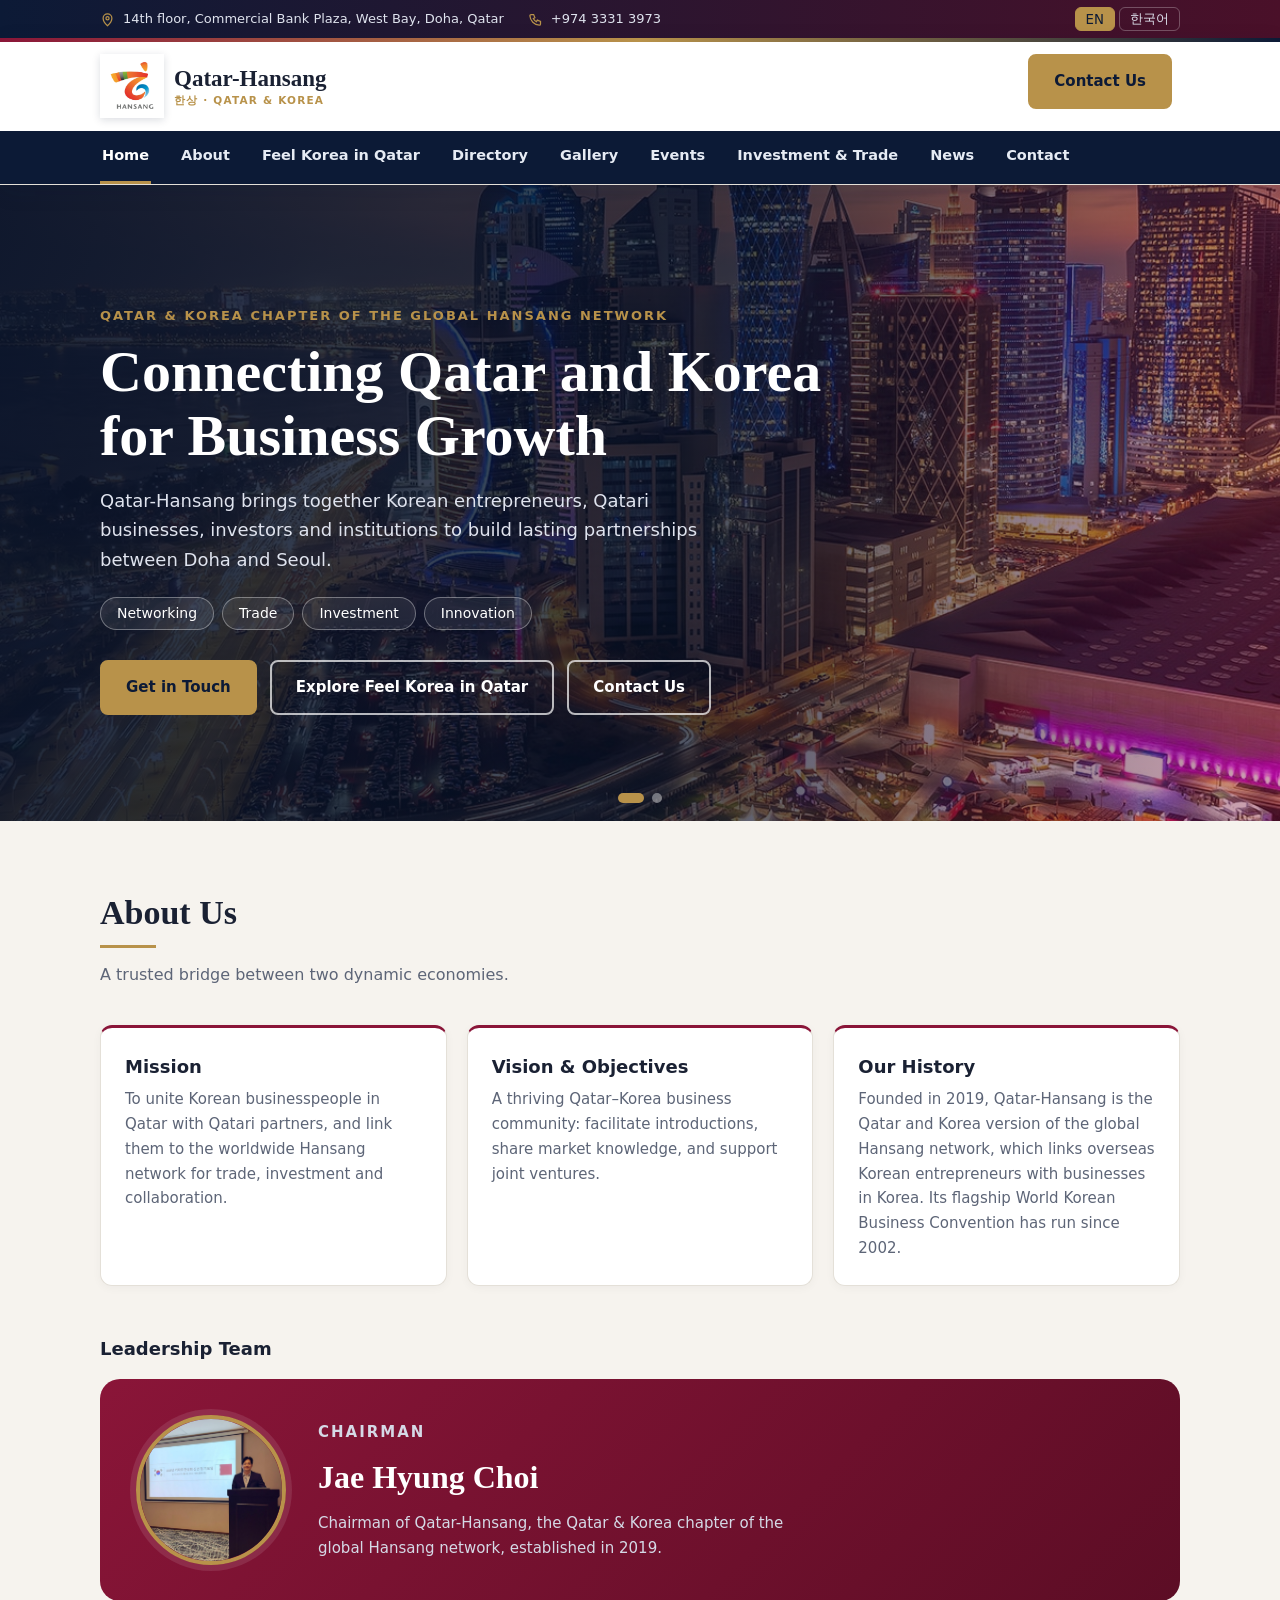
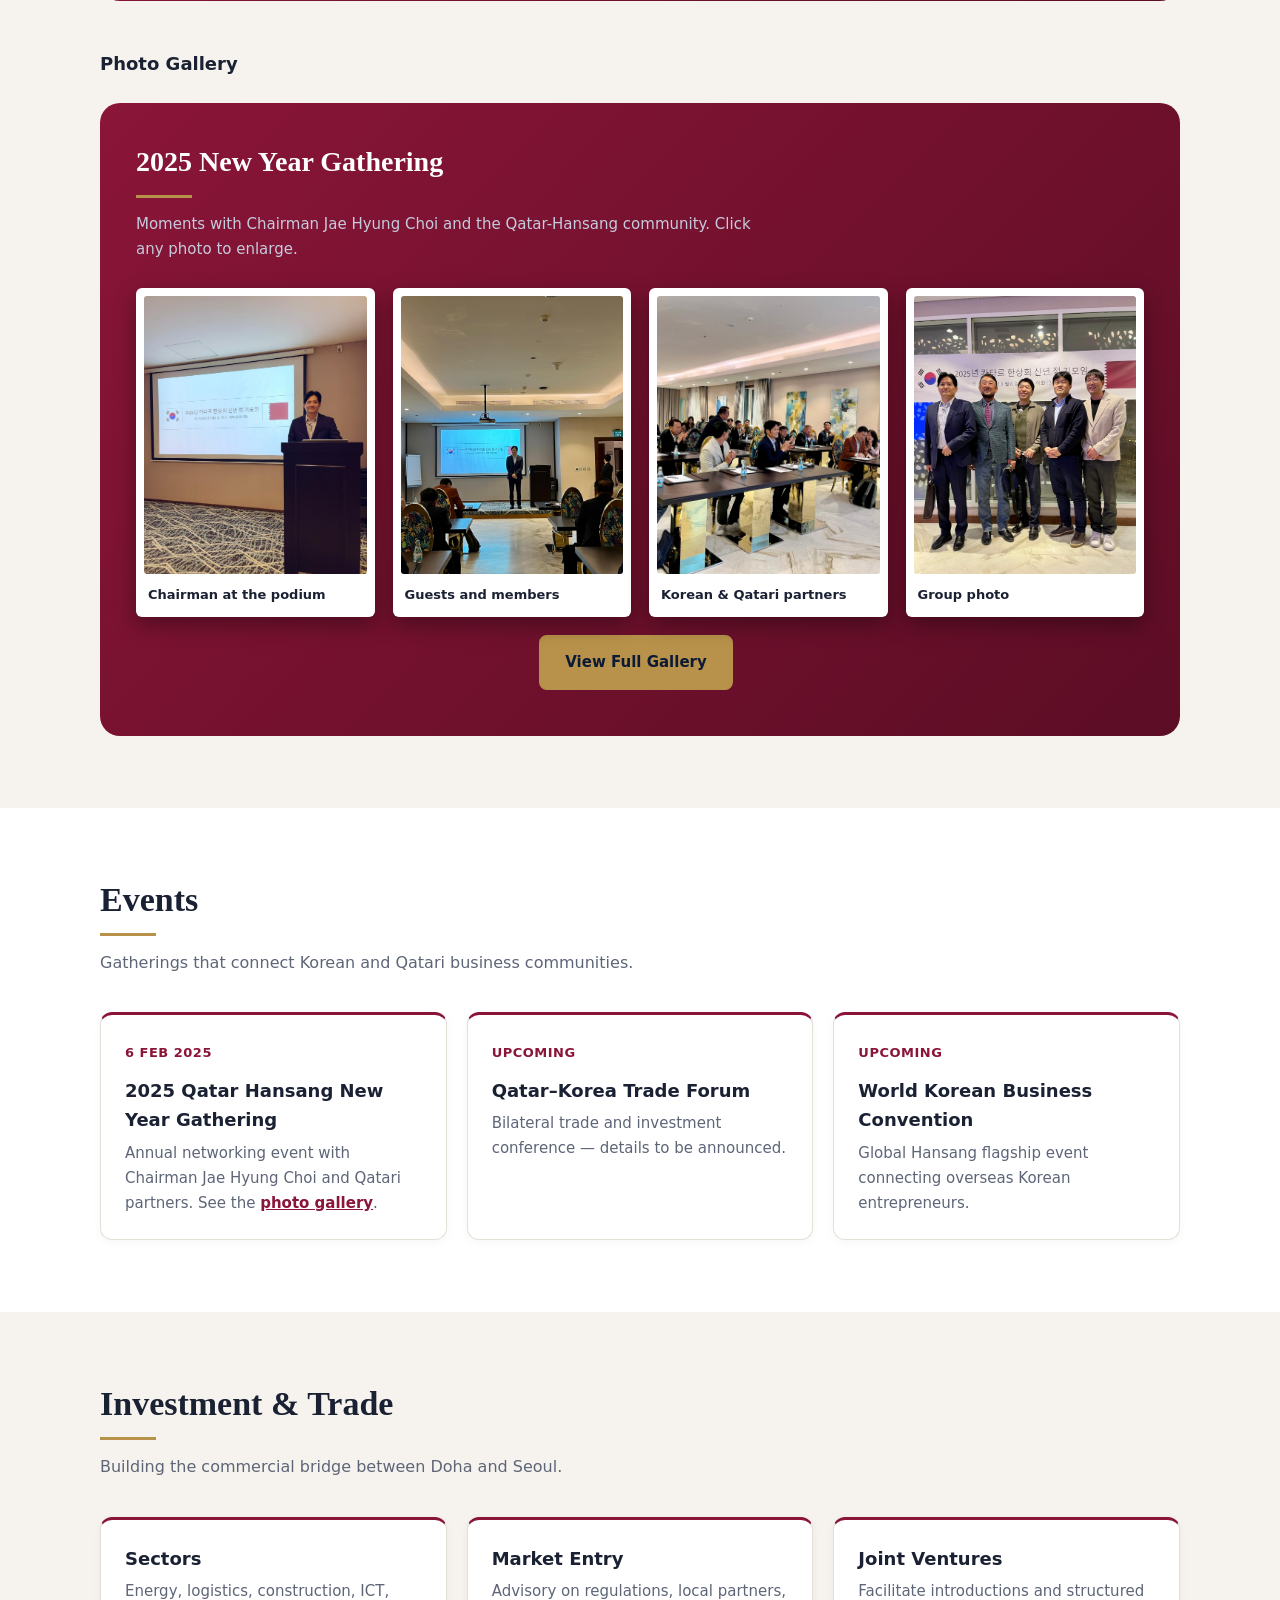
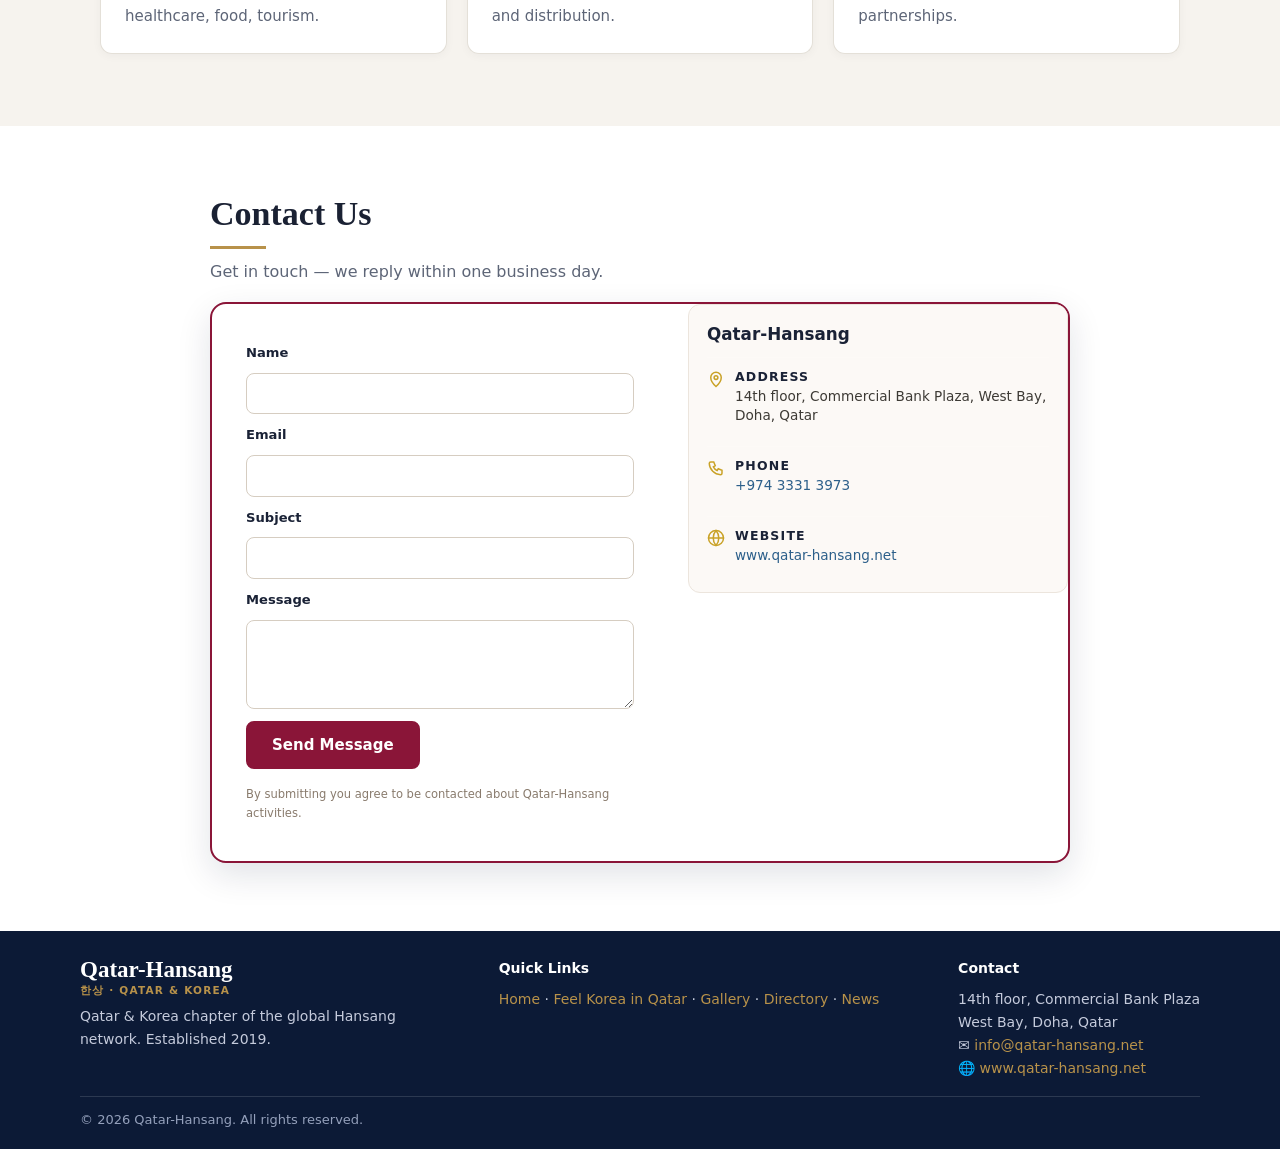
==== commit fe487075: "Update index.html" ====
--- a/index.html
+++ b/index.html
@@ -232,15 +232,19 @@
       <p style="margin:0"><a href="index.html">Home</a> · <a href="feel-korea-in-qatar.html">Feel Korea in Qatar</a> · <a href="gallery.html">Gallery</a> · <a href="directory.html">Directory</a> · <a href="news.html">News</a></p>
     </div>
 
-    <div>
-      <p style="margin:0 0 8px;color:#fff;font-weight:600">Contact</p>
-      <p style="margin:0">
-        14th floor, Commercial Bank Plaza<br>
-        West Bay, Doha, Qatar<br>
-        <a href="mailto:info@qatar-hansang.net">info@qatar-hansang.net</a><br>
-        <a href="https://www.qatar-hansang.net" target="_blank" rel="noopener">www.qatar-hansang.net</a>
-      </p>
-    </div>
+    
+<div>
+  <p style="margin:0 0 8px;color:#fff;font-weight:600">Contact</p>
+  <p style="margin:0">
+    14th floor, Commercial Bank Plaza<br>
+    West Bay, Doha, Qatar<br>
+    <span>✉</span>
+    <a href="mailto:info@qatar-hansang.net">info@qatar-hansang.net</a><br>
+    <span>🌐</span>
+    <a href="https://www.qatar-hansang.net" target="_blank" rel="noopener">www.qatar-hansang.net</a>
+  </p>
+</div>
+
   </div>
 
   <p class="copy">© <span id="yr"></span> Qatar-Hansang. All rights reserved.</p>
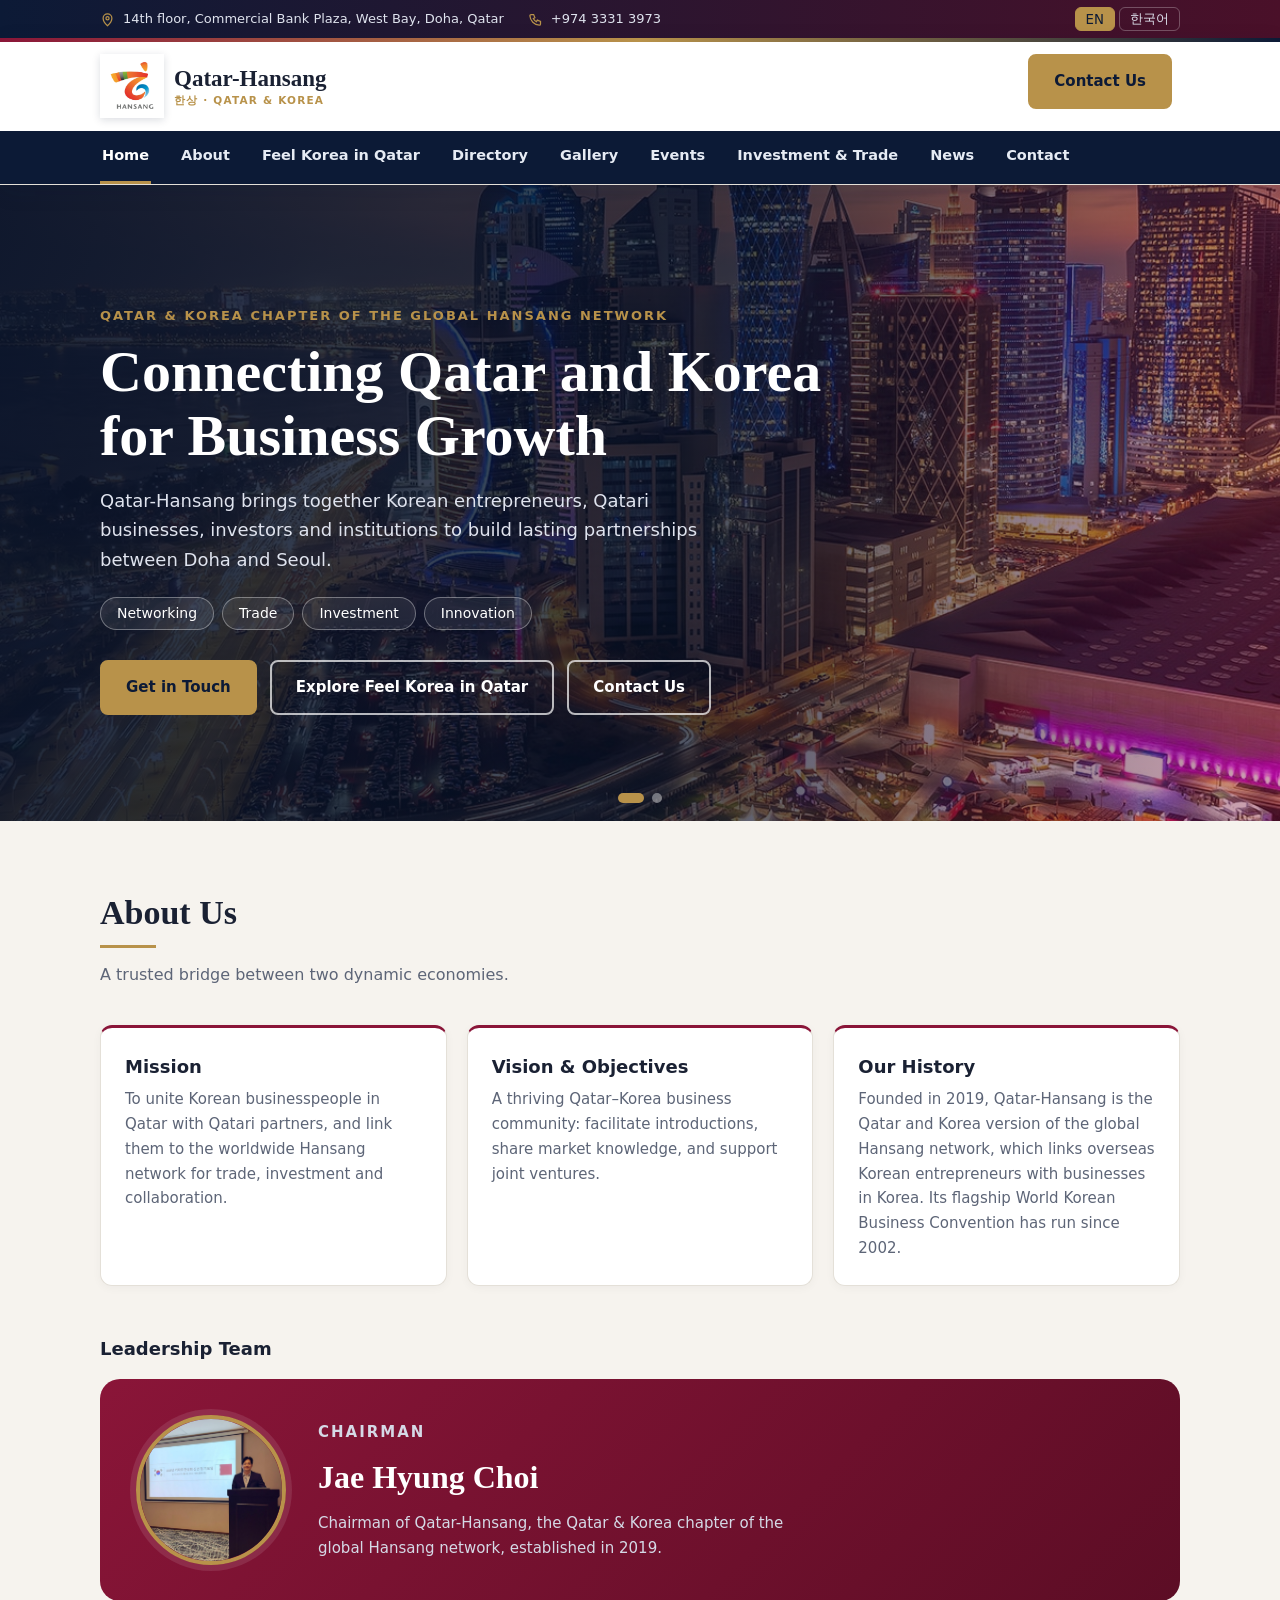
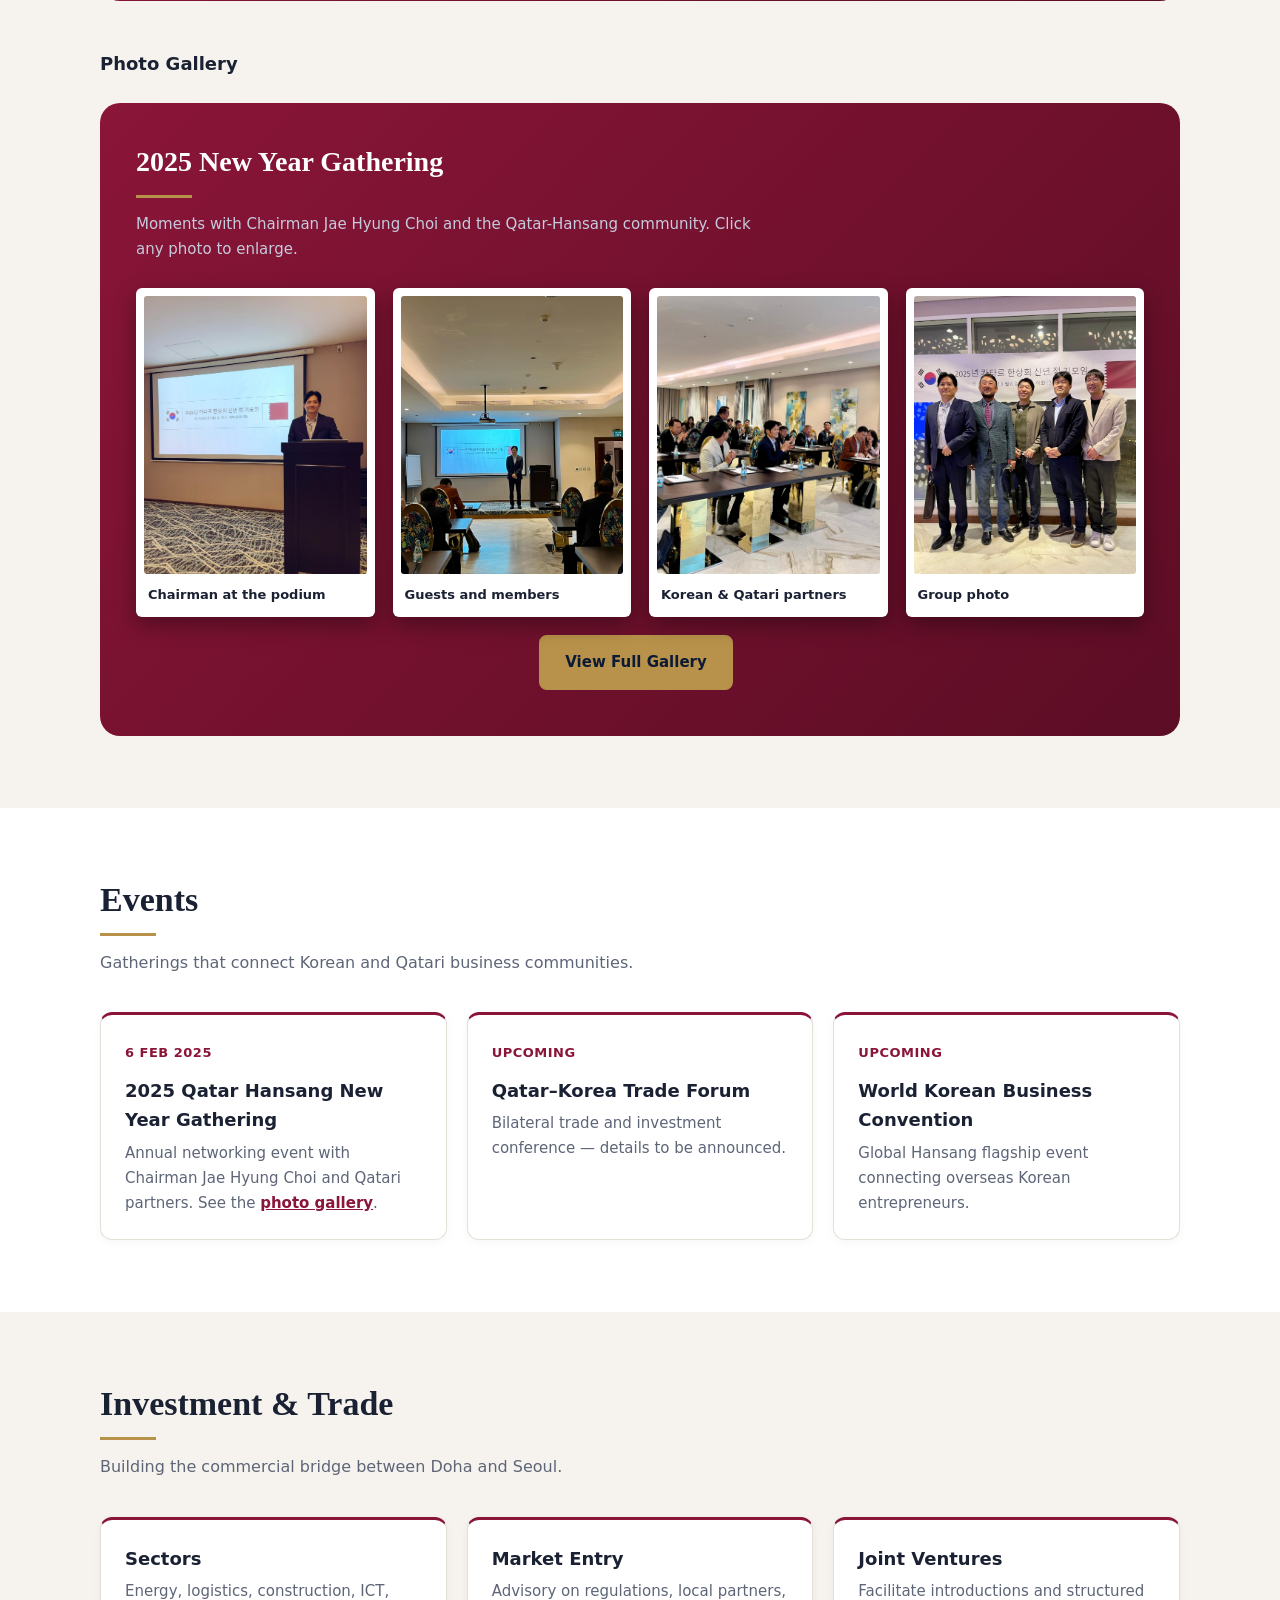
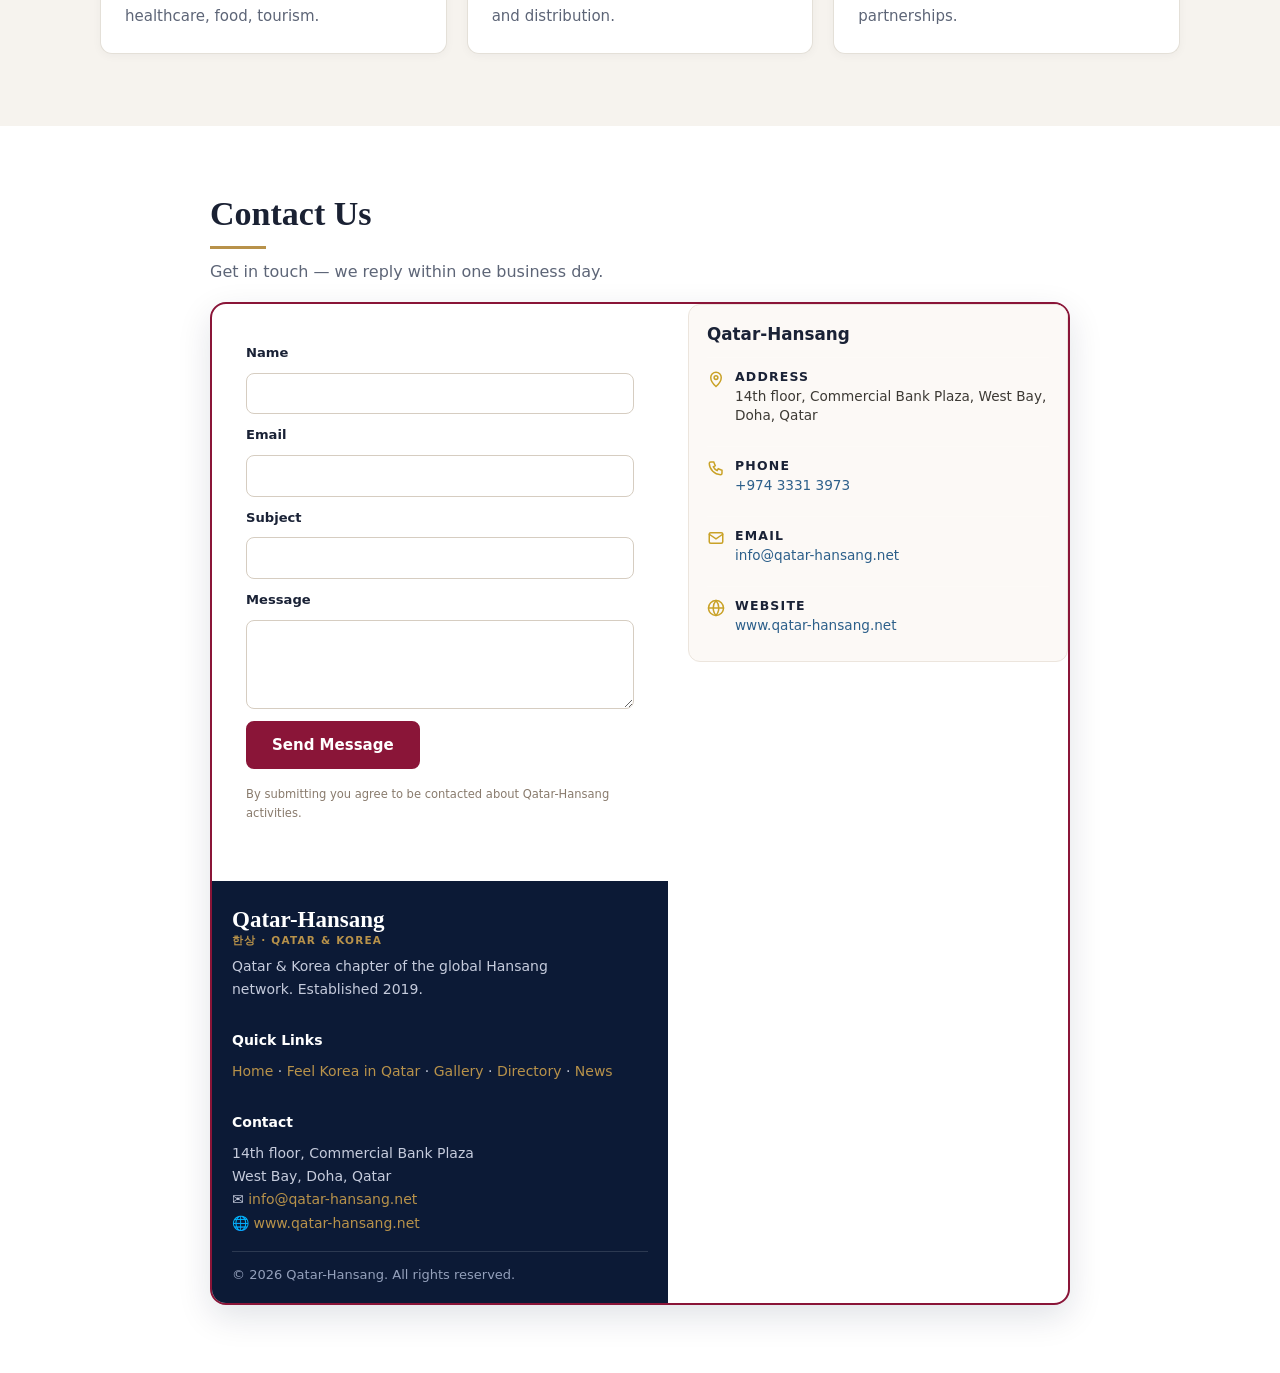
==== commit 85185517: "Update index.html" ====
--- a/index.html
+++ b/index.html
@@ -209,14 +209,42 @@
 
 </form>
 
-    <div class="cinfo">
-      <h3>Qatar-Hansang</h3>
-      <div class="ci"><svg width="18" height="18" viewBox="0 0 24 24" fill="none" stroke="currentColor" stroke-width="2" stroke-linecap="round" aria-hidden="true"><path d="M12 22s7-6.2 7-12a7 7 0 1 0-14 0c0 5.8 7 12 7 12z"/><circle cx="12" cy="10" r="2.5"/></svg><div><b>Address</b>14th floor, Commercial Bank Plaza, West Bay, Doha, Qatar</div></div>
-      <div class="ci"><svg width="18" height="18" viewBox="0 0 24 24" fill="none" stroke="currentColor" stroke-width="2" stroke-linecap="round" aria-hidden="true"><path d="M5 4h4l2 5-2.5 1.5a11 11 0 0 0 5 5L15 13l5 2v4a2 2 0 0 1-2 2A16 16 0 0 1 3 6a2 2 0 0 1 2-2z"/></svg><div><b>Phone</b><a href="tel:+97433077269">+974 3331 3973</a></div></div>
-      <div class="ci"><svg width="18" height="18" viewBox="0 0 24 24" fill="none" stroke="currentColor" stroke-width="2" stroke-linecap="round" aria-hidden="true"><circle cx="12" cy="12" r="10"/><path d="M2 12h20M12 2a15.3 15.3 0 0 1 0 20M12 2a15.3 15.3 0 0 0 0 20"/></svg><div><b>Website</b><a href="https://www.qatar-hansang.net" target="_blank" rel="noopener">www.qatar-hansang.net</a></div></div>
-    </div>
-  </div>
-</div></section>
+    
+<div class="cinfo">
+  <h3>Qatar-Hansang</h3>
+
+  <div class="ci">
+    <svg width="18" height="18" viewBox="0 0 24 24" fill="none" stroke="currentColor" stroke-width="2" stroke-linecap="round" aria-hidden="true">
+      <path d="M12 22s7-6.2 7-12a7 7 0 1 0-14 0c0 5.8 7 12 7 12z"/>
+      <circle cx="12" cy="10" r="2.5"/>
+    </svg>
+    <div><b>Address</b>14th floor, Commercial Bank Plaza, West Bay, Doha, Qatar</div>
+  </div>
+
+  <div class="ci">
+    <svg width="18" height="18" viewBox="0 0 24 24" fill="none" stroke="currentColor" stroke-width="2" stroke-linecap="round" aria-hidden="true">
+      <path d="M5 4h4l2 5-2.5 1.5a11 11 0 0 0 5 5L15 13l5 2v4a2 2 0 0 1-2 2A16 16 0 0 1 3 6a2 2 0 0 1 2-2z"/>
+    </svg>
+    <div><b>Phone</b><a href="tel:+97433313973">+974 3331 3973</a></div>
+  </div>
+
+  <div class="ci">
+    <svg width="18" height="18" viewBox="0 0 24 24" fill="none" stroke="currentColor" stroke-width="2" stroke-linecap="round" aria-hidden="true">
+      <rect x="3" y="5" width="18" height="14" rx="2"/>
+      <path d="m3 7 9 6 9-6"/>
+    </svg>
+    <div><b>Email</b><a href="mailto:info@qatar-hansang.net">info@qatar-hansang.net</a></div>
+  </div>
+
+  <div class="ci">
+    <svg width="18" height="18" viewBox="0 0 24 24" fill="none" stroke="currentColor" stroke-width="2" stroke-linecap="round" aria-hidden="true">
+      <circle cx="12" cy="12" r="10"/>
+      <path d="M2 12h20M12 2a15.3 15.3 0 0 1 0 20M12 2a15.3 15.3 0 0 0 0 20"/>
+    </svg>
+    <div><b>Website</b><a href="https://www.qatar-hansang.net" target="_blank" rel="noopener">www.qatar-hansang.net</a></div>
+  </div>
+</div>
+
 
 <!-- ============ SHARED FOOTER START ============ -->
 
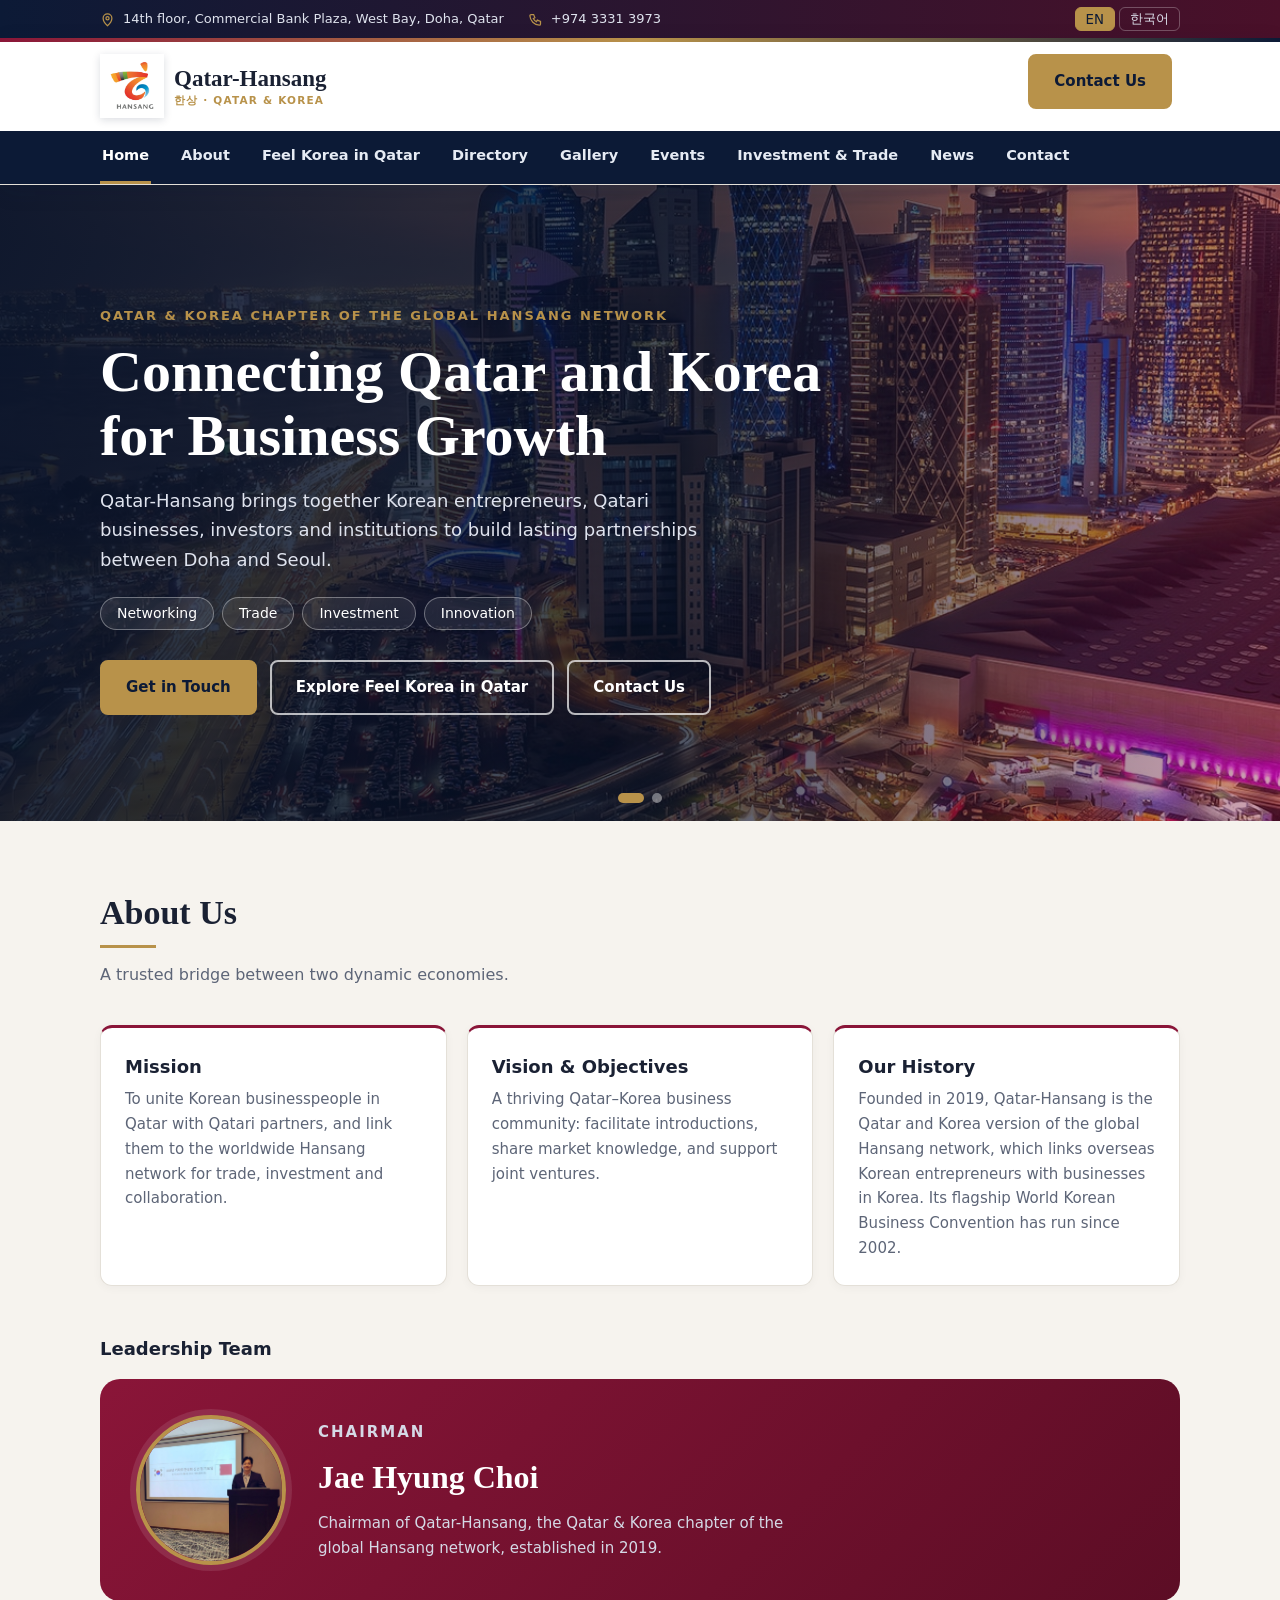
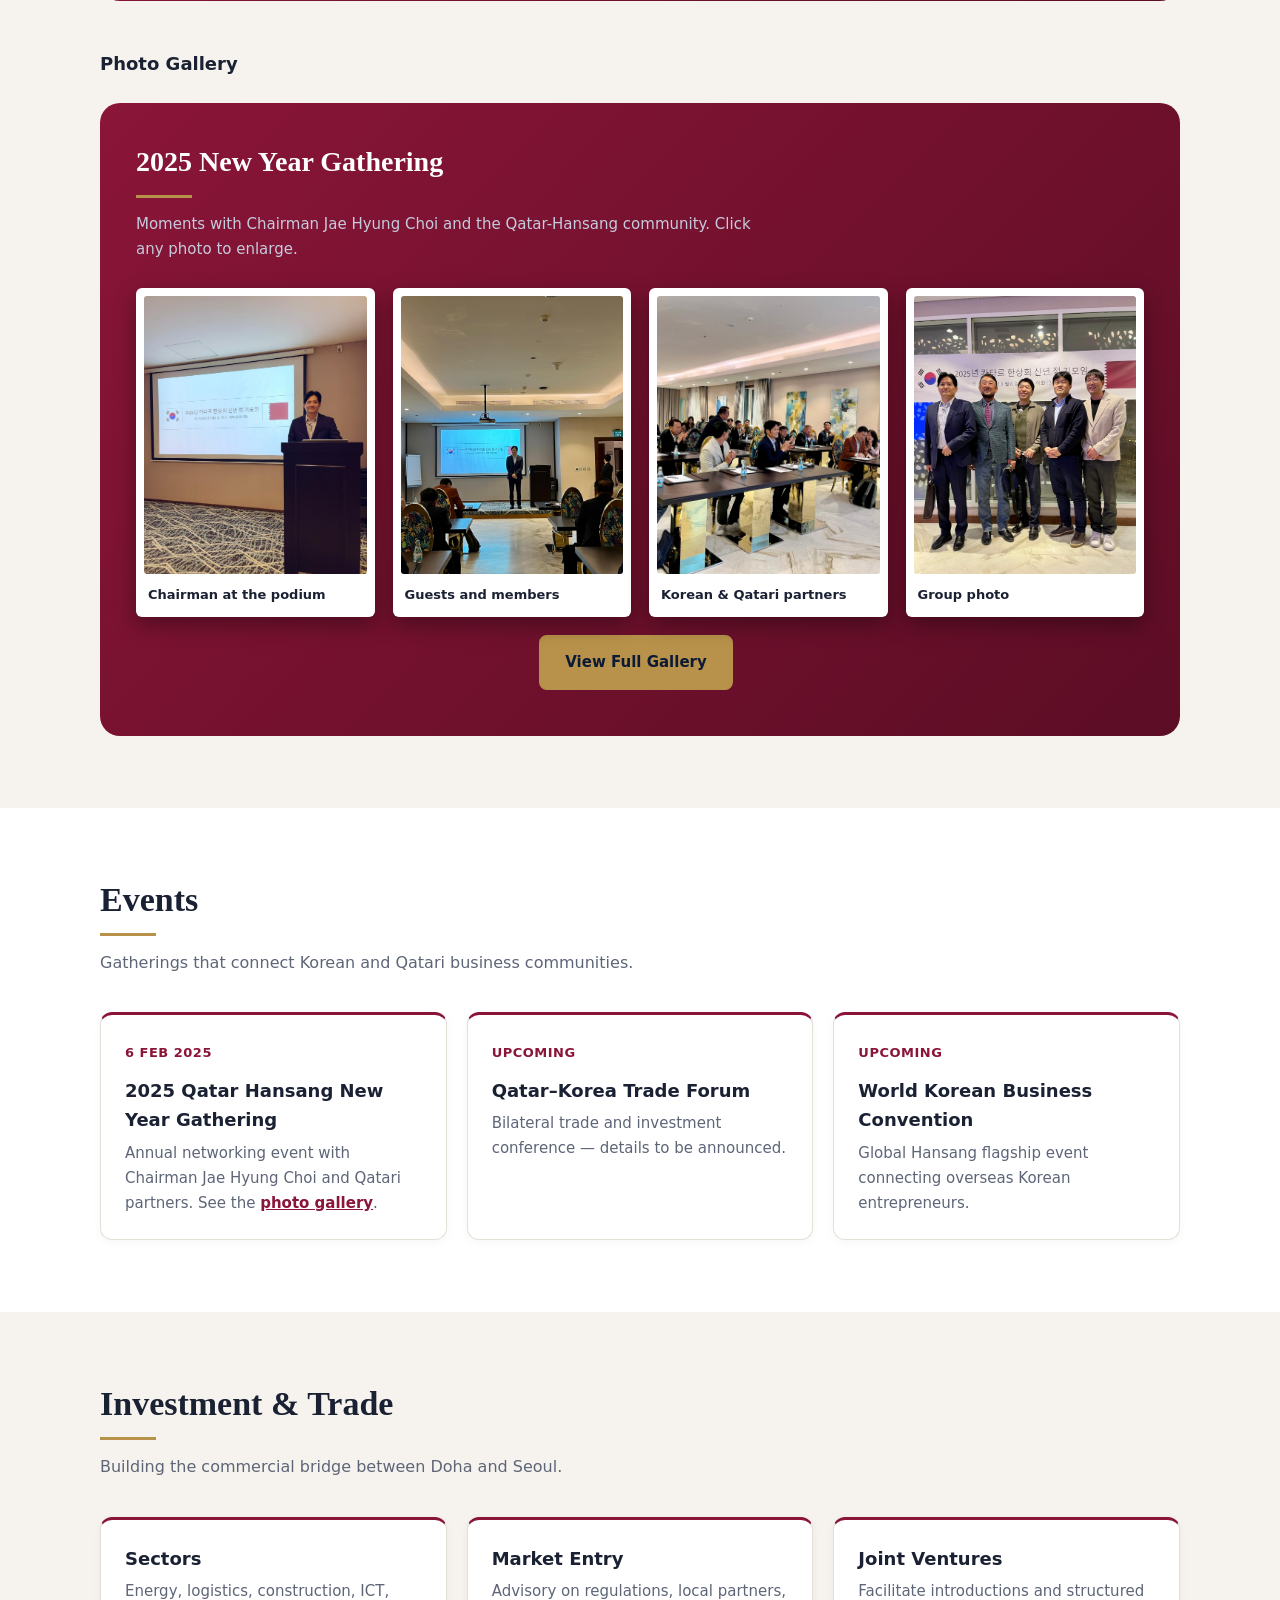
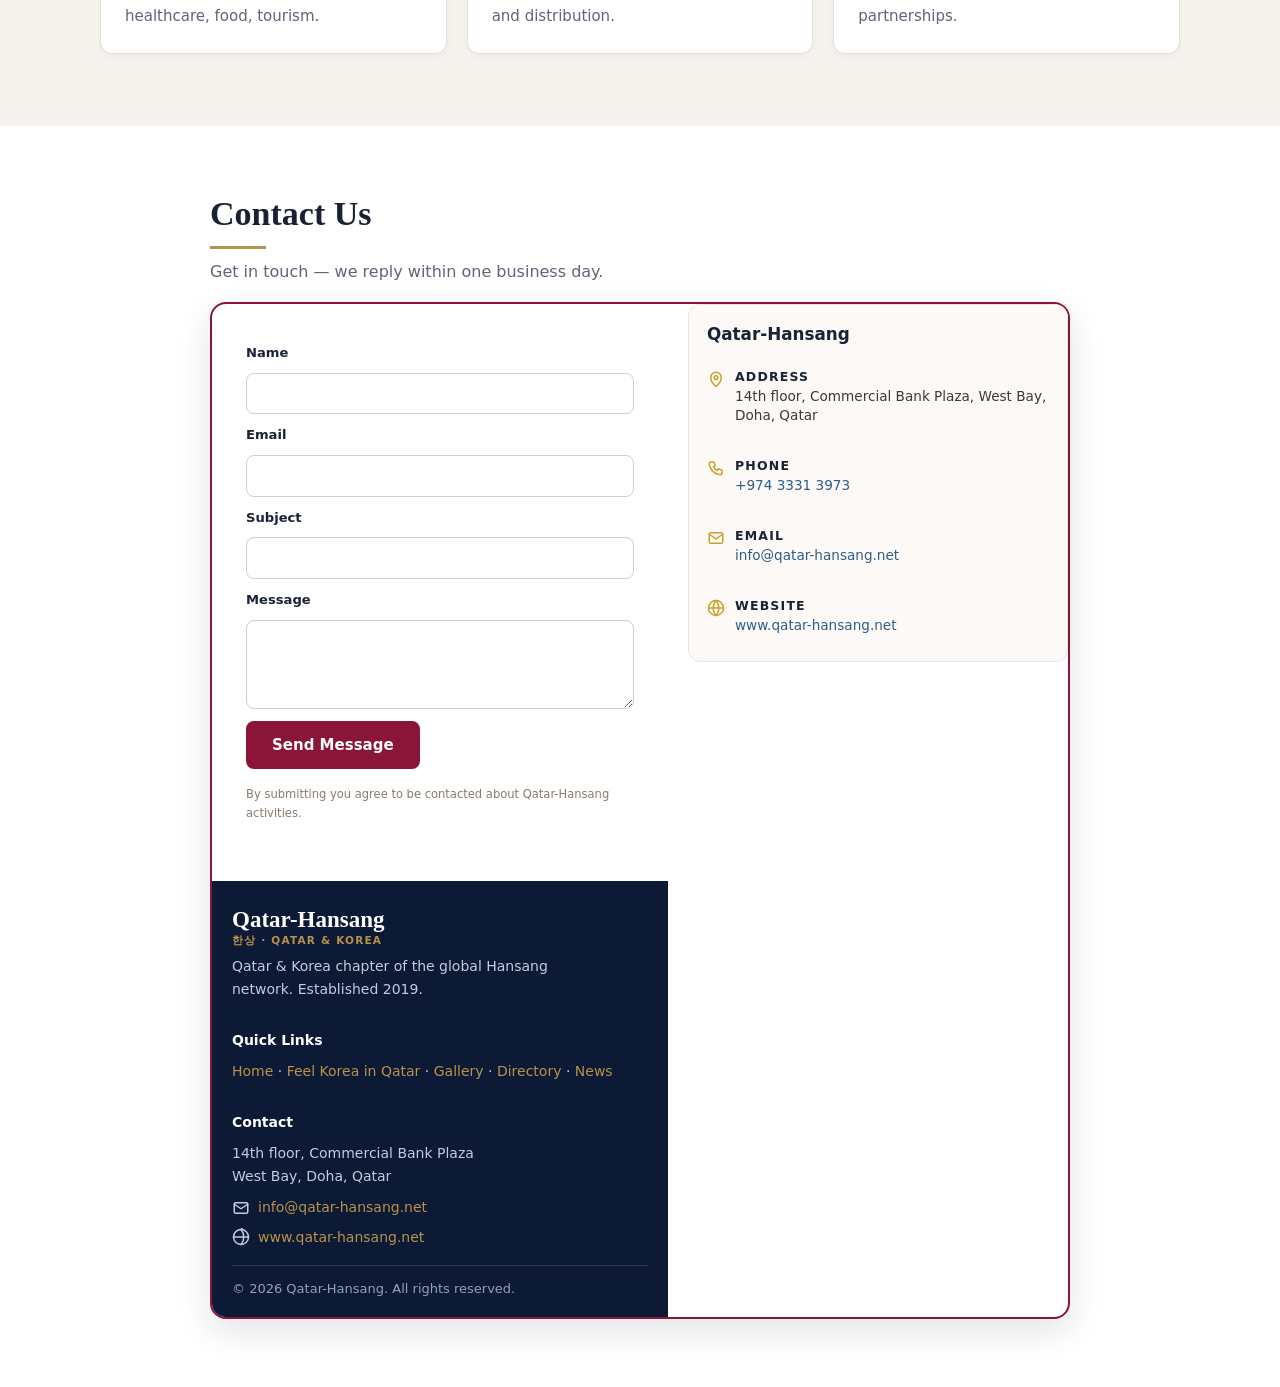
==== commit cdb8a457: "Update index.html" ====
--- a/index.html
+++ b/index.html
@@ -248,6 +248,7 @@
 
 <!-- ============ SHARED FOOTER START ============ -->
 
+
 <footer>
   <div class="in">
     <div>
@@ -257,22 +258,39 @@
 
     <div>
       <p style="margin:0 0 8px;color:#fff;font-weight:600">Quick Links</p>
-      <p style="margin:0"><a href="index.html">Home</a> · <a href="feel-korea-in-qatar.html">Feel Korea in Qatar</a> · <a href="gallery.html">Gallery</a> · <a href="directory.html">Directory</a> · <a href="news.html">News</a></p>
-    </div>
-
-    
-<div>
-  <p style="margin:0 0 8px;color:#fff;font-weight:600">Contact</p>
-  <p style="margin:0">
-    14th floor, Commercial Bank Plaza<br>
-    West Bay, Doha, Qatar<br>
-    <span>✉</span>
-    <a href="mailto:info@qatar-hansang.net">info@qatar-hansang.net</a><br>
-    <span>🌐</span>
-    <a href="https://www.qatar-hansang.net" target="_blank" rel="noopener">www.qatar-hansang.net</a>
-  </p>
-</div>
-
+      <p style="margin:0">
+        <a href="index.html">Home</a> ·
+        <a href="feel-korea-in-qatar.html">Feel Korea in Qatar</a> ·
+        <a href="gallery.html">Gallery</a> ·
+        <a href="directory.html">Directory</a> ·
+        <a href="news.html">News</a>
+      </p>
+    </div>
+
+    <div>
+      <p style="margin:0 0 8px;color:#fff;font-weight:600">Contact</p>
+
+      <p style="margin:0">
+        14th floor, Commercial Bank Plaza<br>
+        West Bay, Doha, Qatar
+      </p>
+
+      <div style="display:flex;align-items:center;gap:8px;margin-top:8px">
+        <svg width="18" height="18" viewBox="0 0 24 24" fill="none" stroke="currentColor" stroke-width="2" stroke-linecap="round" stroke-linejoin="round" aria-hidden="true">
+          <rect x="3" y="5" width="18" height="14" rx="2"/>
+          <path d="m3 7 9 6 9-6"/>
+        </svg>
+        <a href="mailto:info@qatar-hansang.net">info@qatar-hansang.net</a>
+      </div>
+
+      <div style="display:flex;align-items:center;gap:8px;margin-top:6px">
+        <svg width="18" height="18" viewBox="0 0 24 24" fill="none" stroke="currentColor" stroke-width="2" stroke-linecap="round" stroke-linejoin="round" aria-hidden="true">
+          <circle cx="12" cy="12" r="10"/>
+          <path d="M2 12h20M12 2a15.3 15.3 0 0 1 0 20M12 2a15.3 15.3 0 0 0 0-20"/>
+        </svg>
+        <a href="https://www.qatar-hansang.net" target="_blank" rel="noopener">www.qatar-hansang.net</a>
+      </div>
+    </div>
   </div>
 
   <p class="copy">© <span id="yr"></span> Qatar-Hansang. All rights reserved.</p>
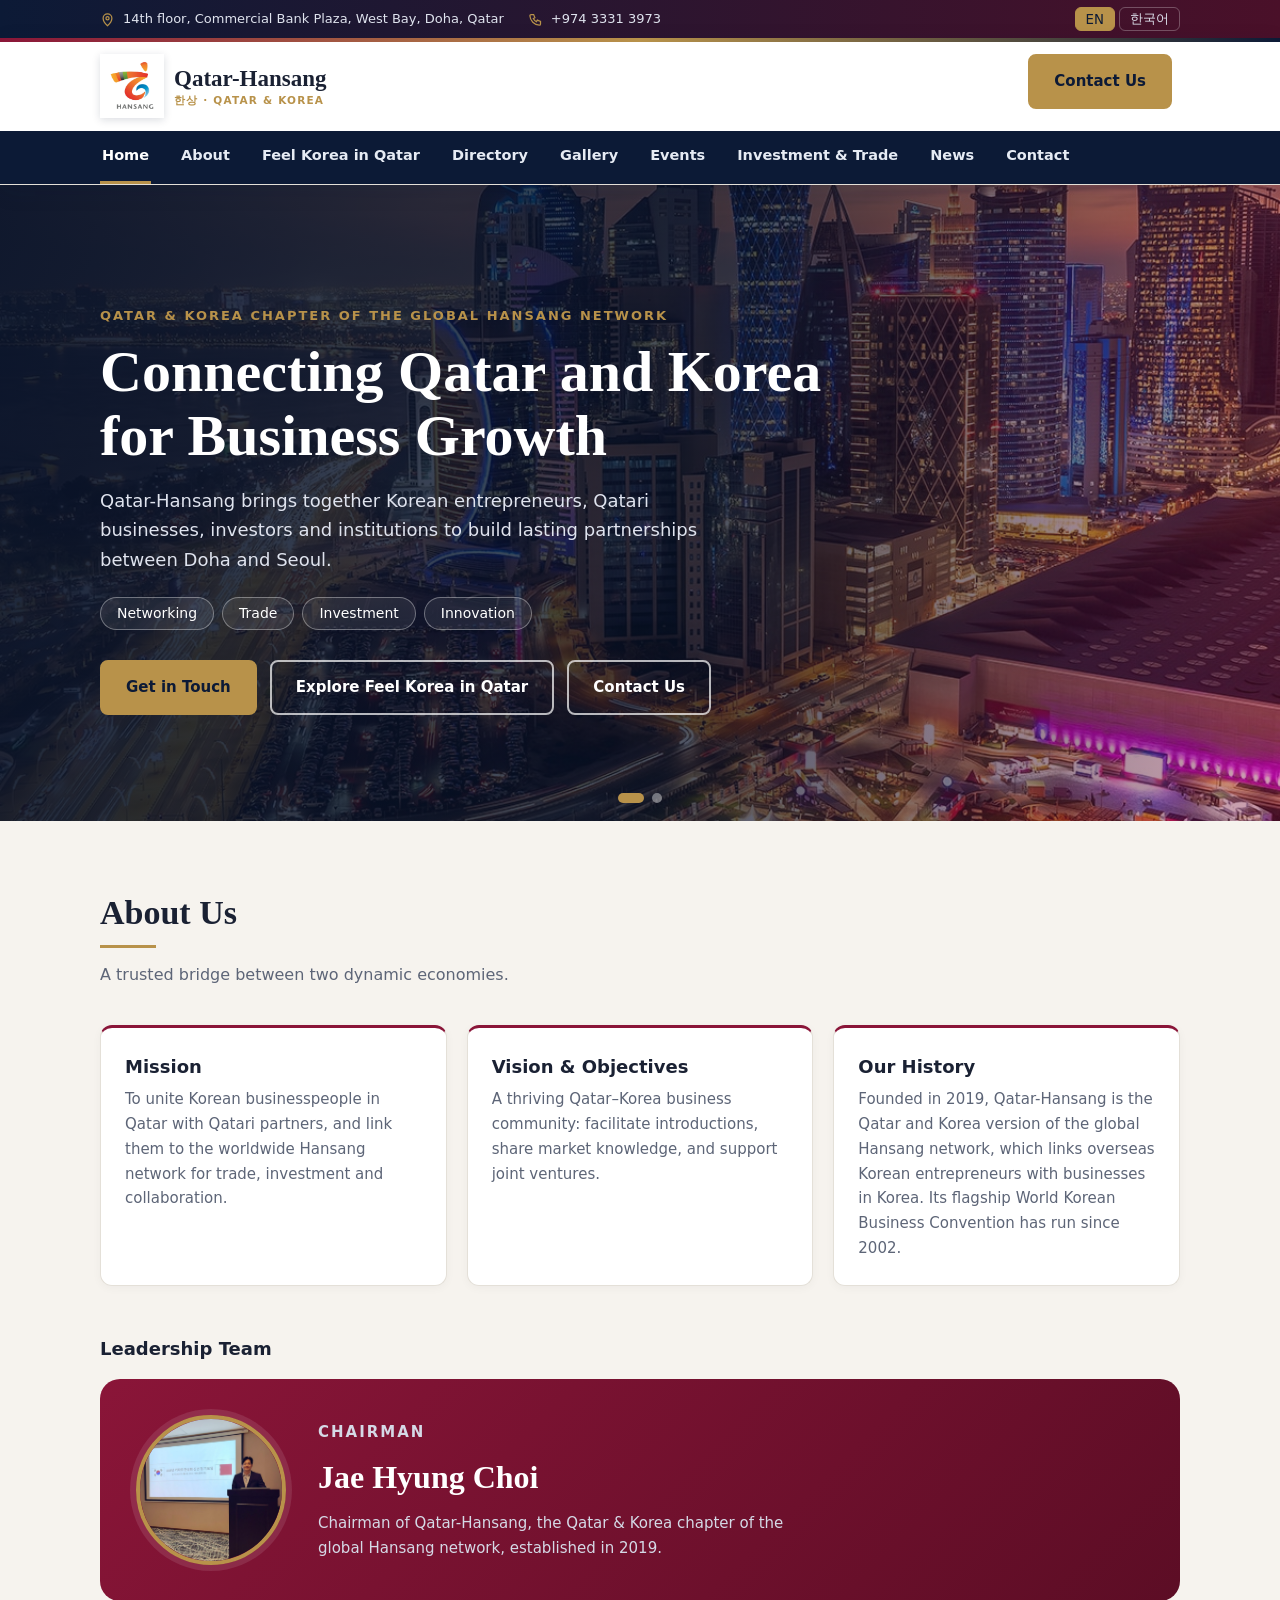
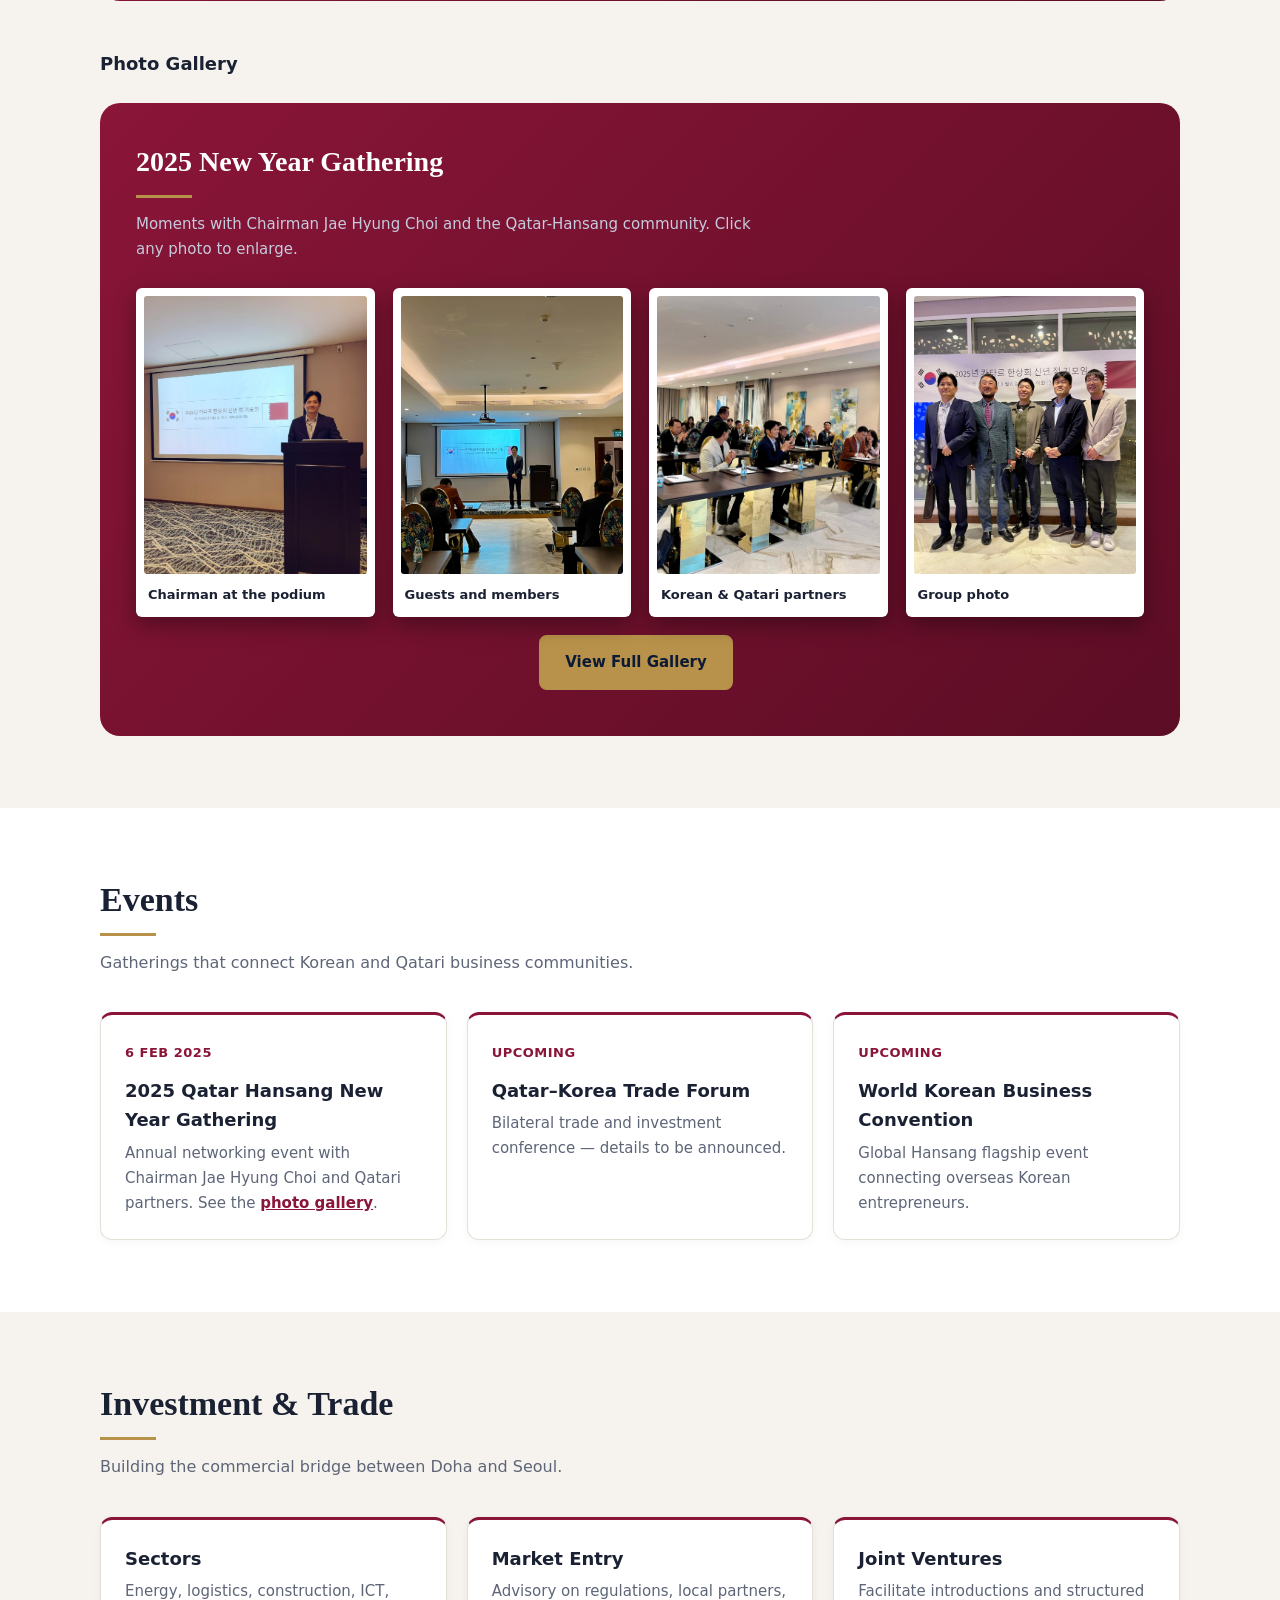
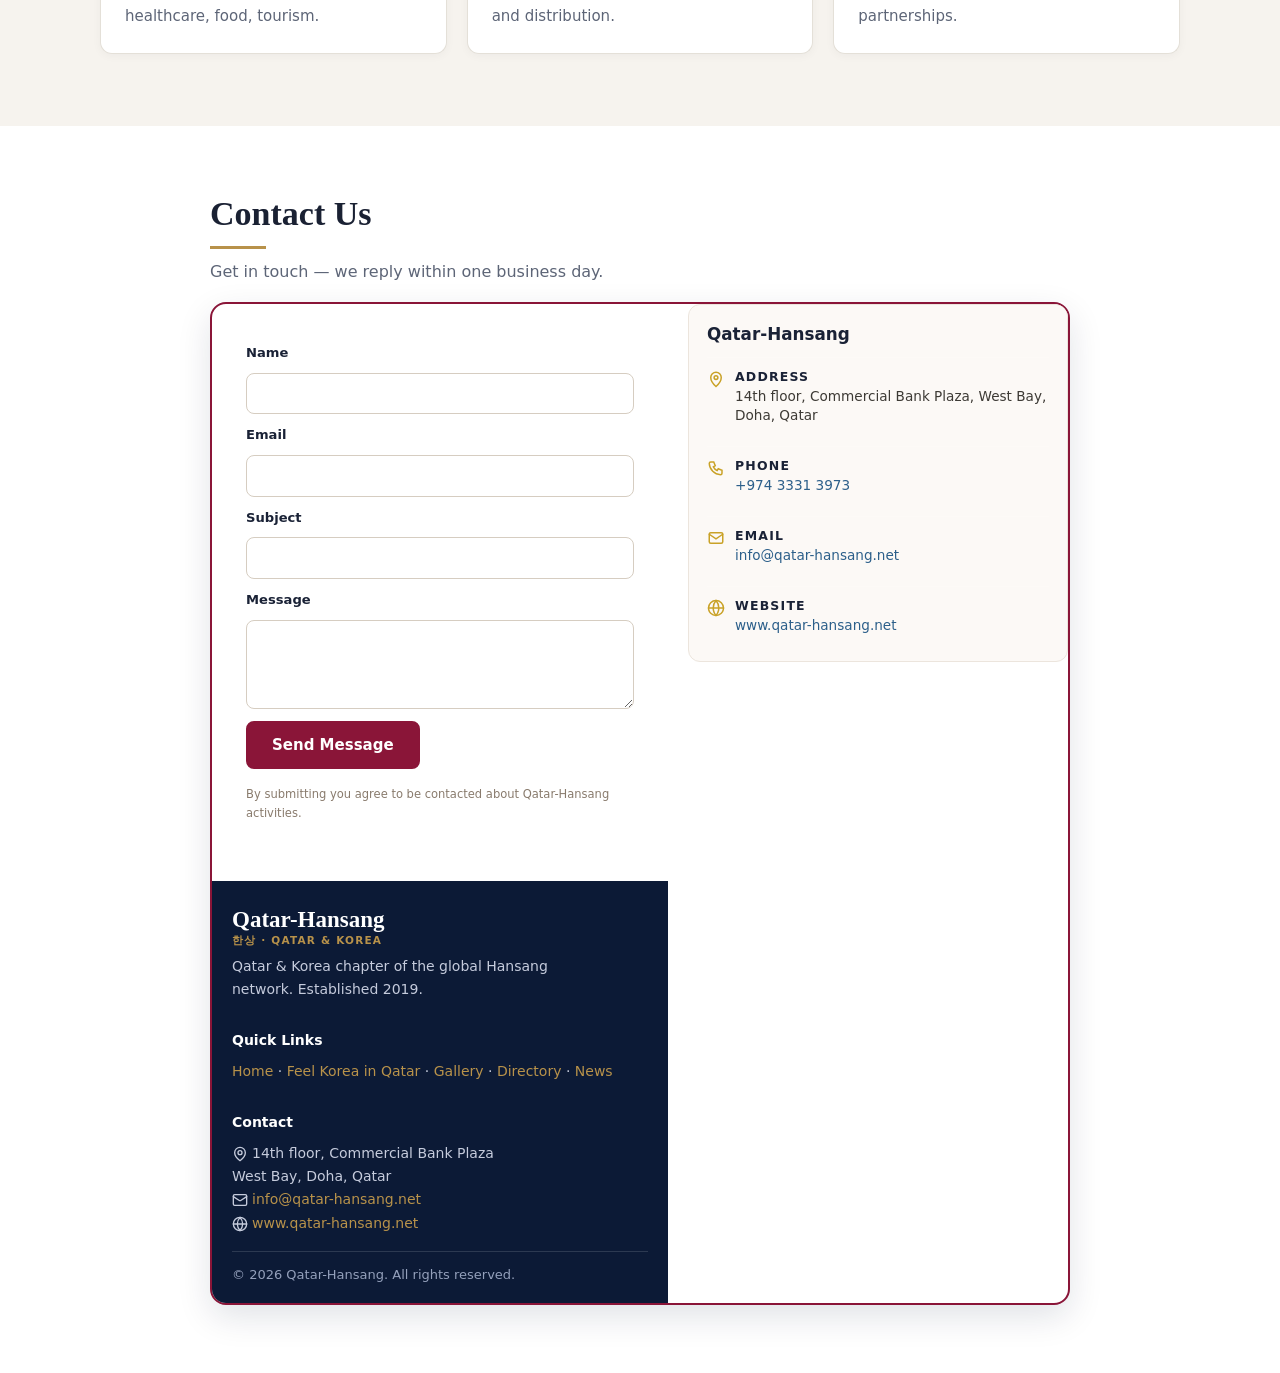
==== commit 22d45bca: "Update index.html" ====
--- a/index.html
+++ b/index.html
@@ -255,47 +255,21 @@
       <p class="lt" style="margin:0">Qatar-Hansang<small style="color:var(--gold)">한상 · Qatar &amp; Korea</small></p>
       <p style="margin:8px 0 0;max-width:340px">Qatar &amp; Korea chapter of the global Hansang network. Established 2019.</p>
     </div>
-
     <div>
       <p style="margin:0 0 8px;color:#fff;font-weight:600">Quick Links</p>
+      <p style="margin:0"><a href="index.html">Home</a> · <a href="feel-korea-in-qatar.html">Feel Korea in Qatar</a> · <a href="gallery.html">Gallery</a> · <a href="directory.html">Directory</a> · <a href="news.html">News</a></p>
+    </div>
+    <div>
+      <p style="margin:0 0 8px;color:#fff;font-weight:600">Contact</p>
       <p style="margin:0">
-        <a href="index.html">Home</a> ·
-        <a href="feel-korea-in-qatar.html">Feel Korea in Qatar</a> ·
-        <a href="gallery.html">Gallery</a> ·
-        <a href="directory.html">Directory</a> ·
-        <a href="news.html">News</a>
+        <span class="contact-item"><svg width="16" height="16" viewBox="0 0 24 24" fill="none" stroke="currentColor" stroke-width="2" stroke-linecap="round" stroke-linejoin="round" style="vertical-align:middle;margin-right:4px"><path d="M20 10c0 6-8 12-8 12s-8-6-8-12a8 8 0 0 1 16 0Z"/><circle cx="12" cy="10" r="3"/></svg>14th floor, Commercial Bank Plaza<br>West Bay, Doha, Qatar</span><br>
+        <span class="contact-item"><svg width="16" height="16" viewBox="0 0 24 24" fill="none" stroke="currentColor" stroke-width="2" stroke-linecap="round" stroke-linejoin="round" style="vertical-align:middle;margin-right:4px"><rect x="2" y="4" width="20" height="16" rx="2"/><path d="m22 7-8.97 5.7a1.94 1.94 0 0 1-2.06 0L2 7"/></svg><a href="mailto:info@qatar-hansang.net">info@qatar-hansang.net</a></span><br>
+        <span class="contact-item"><svg width="16" height="16" viewBox="0 0 24 24" fill="none" stroke="currentColor" stroke-width="2" stroke-linecap="round" stroke-linejoin="round" style="vertical-align:middle;margin-right:4px"><circle cx="12" cy="12" r="10"/><path d="M2 12h20"/><path d="M12 2a15.3 15.3 0 0 1 4 10 15.3 15.3 0 0 1-4 10 15.3 15.3 0 0 1-4-10 15.3 15.3 0 0 1 4-10z"/></svg><a href="https://www.qatar-hansang.net" target="_blank" rel="noopener">www.qatar-hansang.net</a></span>
       </p>
     </div>
-
-    <div>
-      <p style="margin:0 0 8px;color:#fff;font-weight:600">Contact</p>
-
-      <p style="margin:0">
-        14th floor, Commercial Bank Plaza<br>
-        West Bay, Doha, Qatar
-      </p>
-
-      <div style="display:flex;align-items:center;gap:8px;margin-top:8px">
-        <svg width="18" height="18" viewBox="0 0 24 24" fill="none" stroke="currentColor" stroke-width="2" stroke-linecap="round" stroke-linejoin="round" aria-hidden="true">
-          <rect x="3" y="5" width="18" height="14" rx="2"/>
-          <path d="m3 7 9 6 9-6"/>
-        </svg>
-        <a href="mailto:info@qatar-hansang.net">info@qatar-hansang.net</a>
-      </div>
-
-      <div style="display:flex;align-items:center;gap:8px;margin-top:6px">
-        <svg width="18" height="18" viewBox="0 0 24 24" fill="none" stroke="currentColor" stroke-width="2" stroke-linecap="round" stroke-linejoin="round" aria-hidden="true">
-          <circle cx="12" cy="12" r="10"/>
-          <path d="M2 12h20M12 2a15.3 15.3 0 0 1 0 20M12 2a15.3 15.3 0 0 0 0-20"/>
-        </svg>
-        <a href="https://www.qatar-hansang.net" target="_blank" rel="noopener">www.qatar-hansang.net</a>
-      </div>
-    </div>
-  </div>
-
+  </div>
   <p class="copy">© <span id="yr"></span> Qatar-Hansang. All rights reserved.</p>
 </footer>
-
 <script>document.getElementById('yr').textContent=new Date().getFullYear();</script>
 
 <div id="lb" hidden>
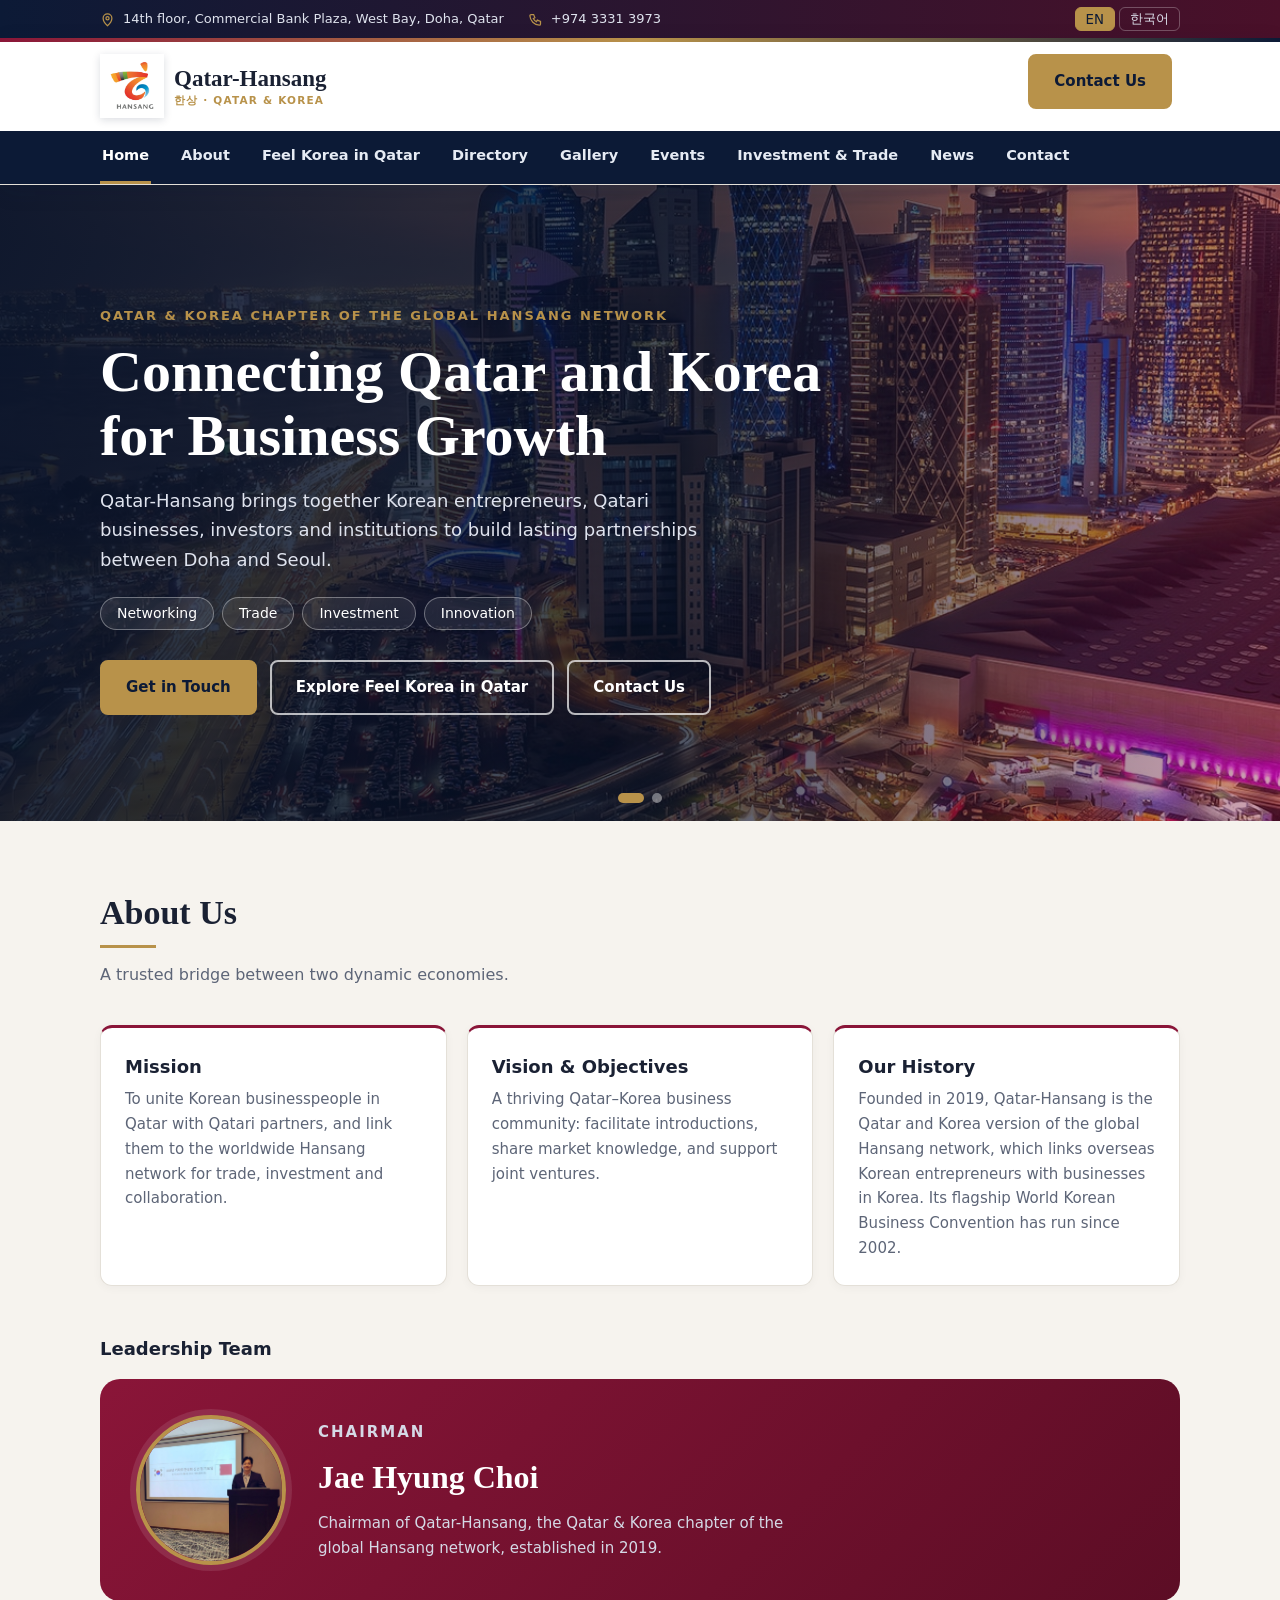
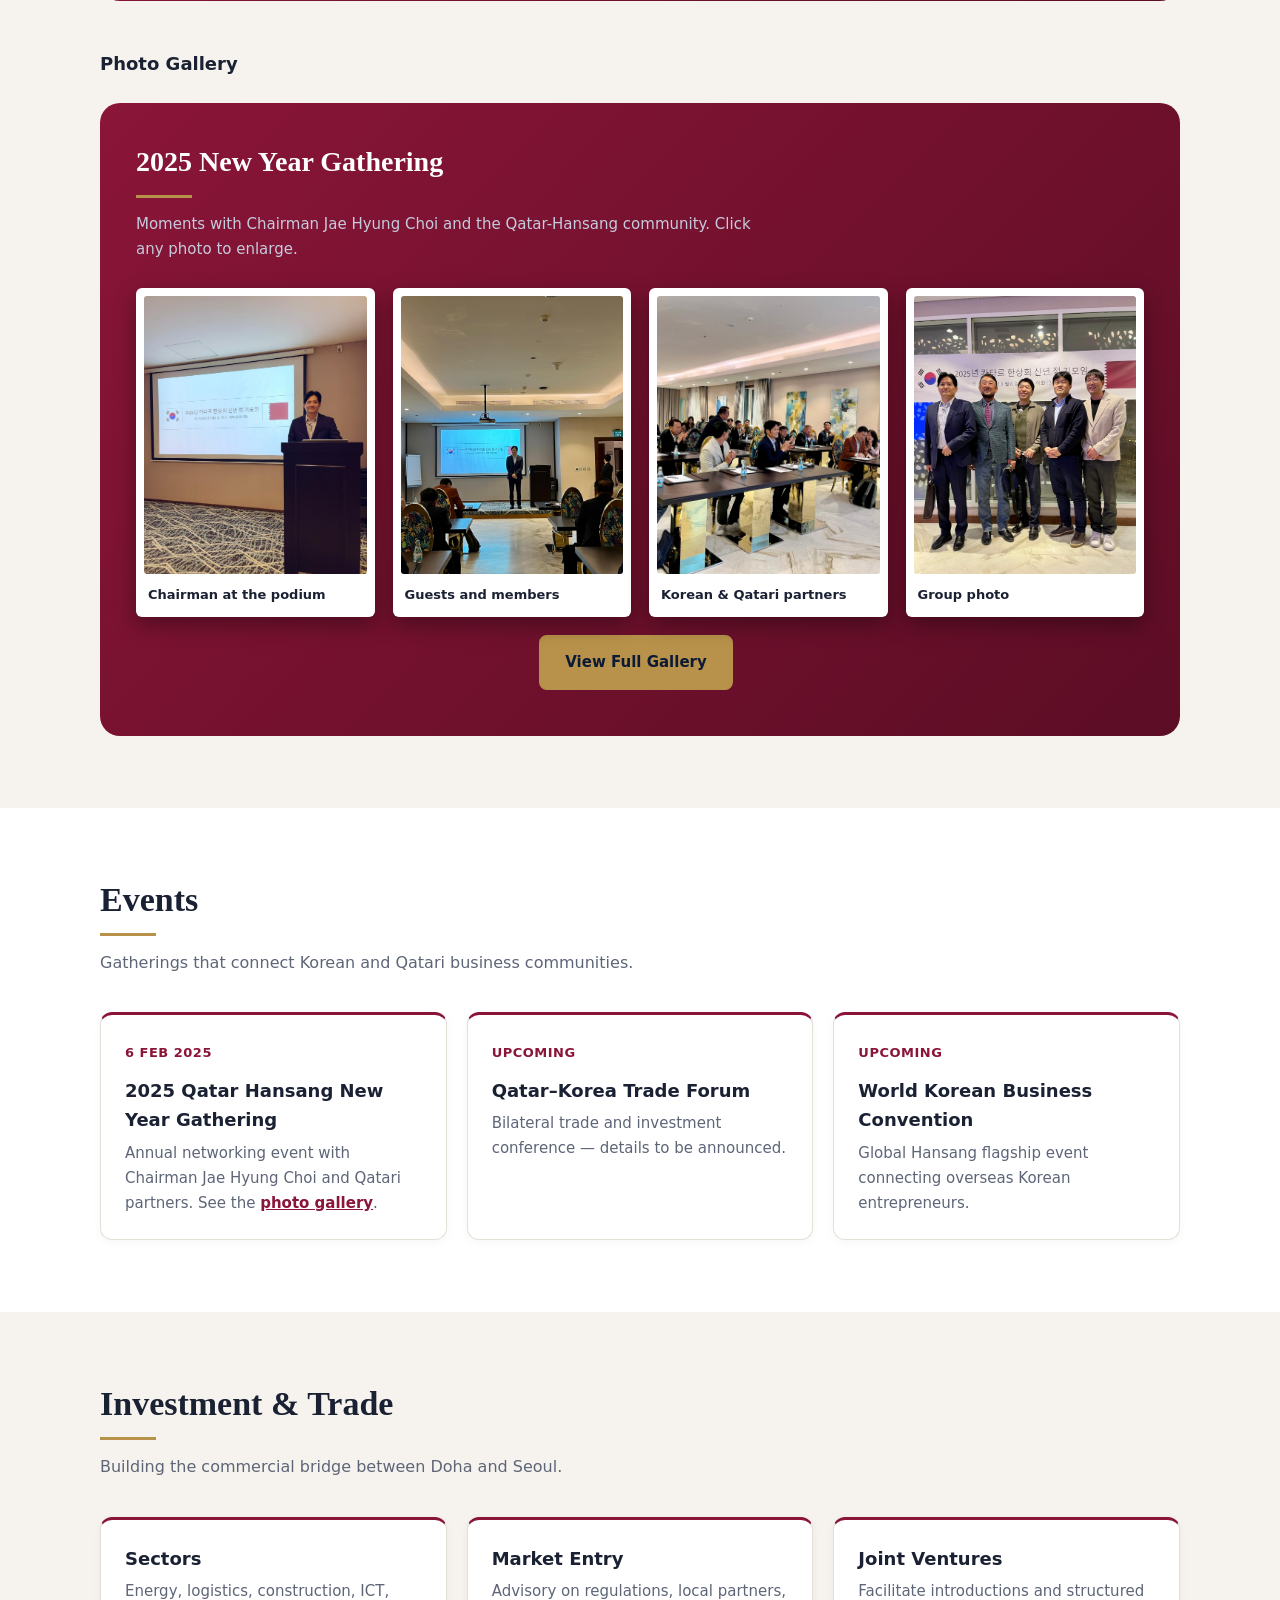
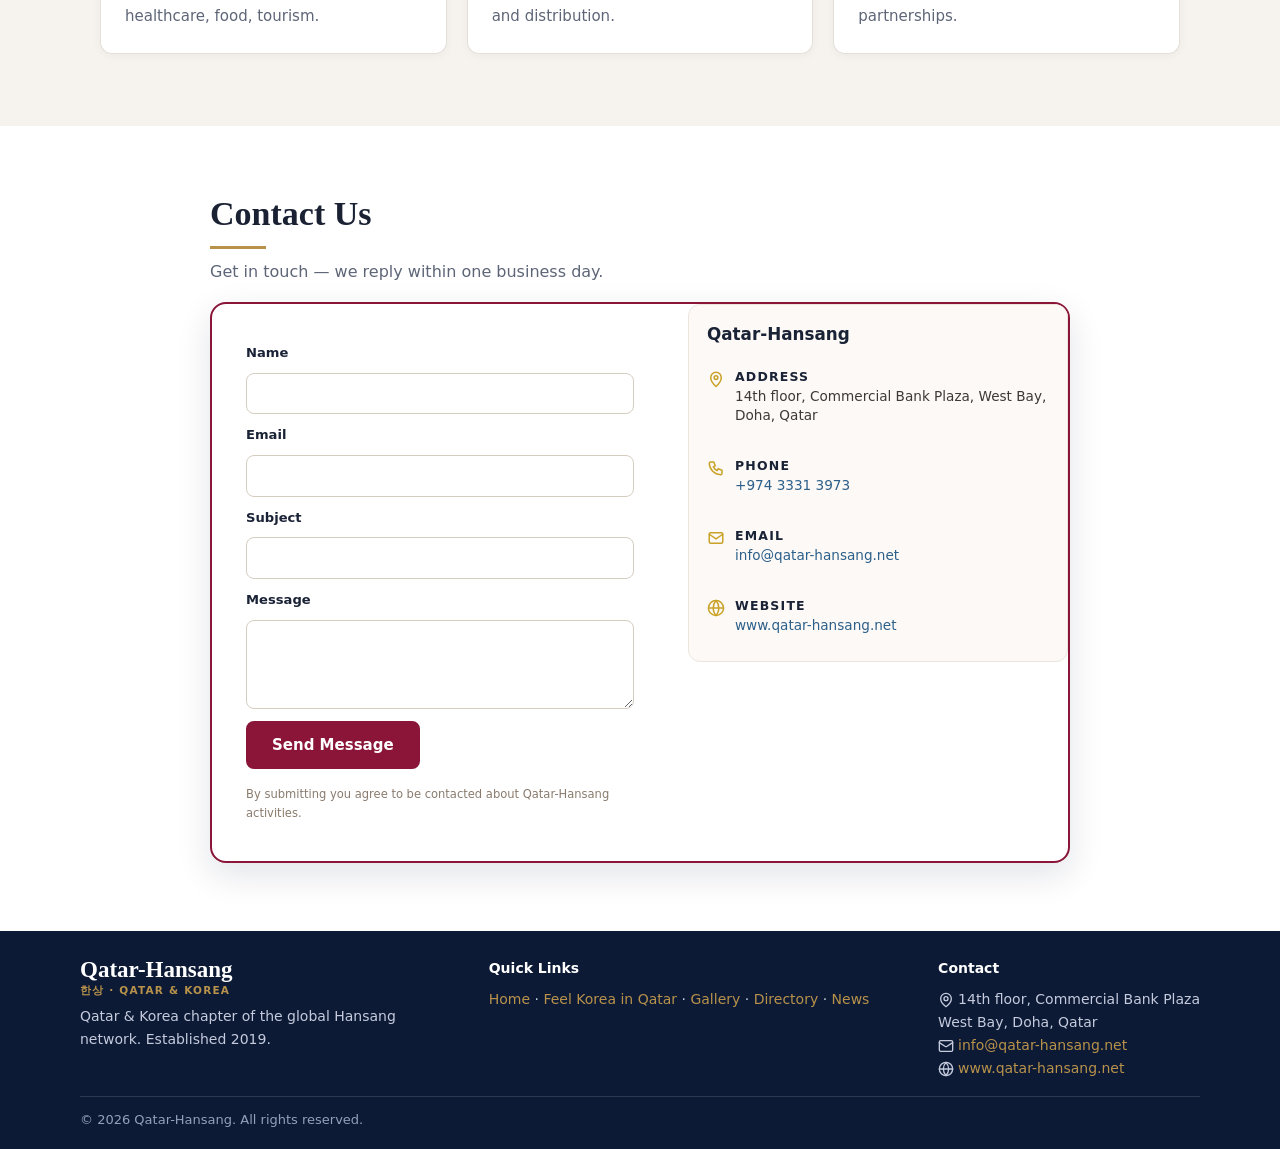
==== commit 40bc06f3: "Update index.html" ====
--- a/index.html
+++ b/index.html
@@ -244,7 +244,7 @@
     <div><b>Website</b><a href="https://www.qatar-hansang.net" target="_blank" rel="noopener">www.qatar-hansang.net</a></div>
   </div>
 </div>
-
+</section>
 
 <!-- ============ SHARED FOOTER START ============ -->
 
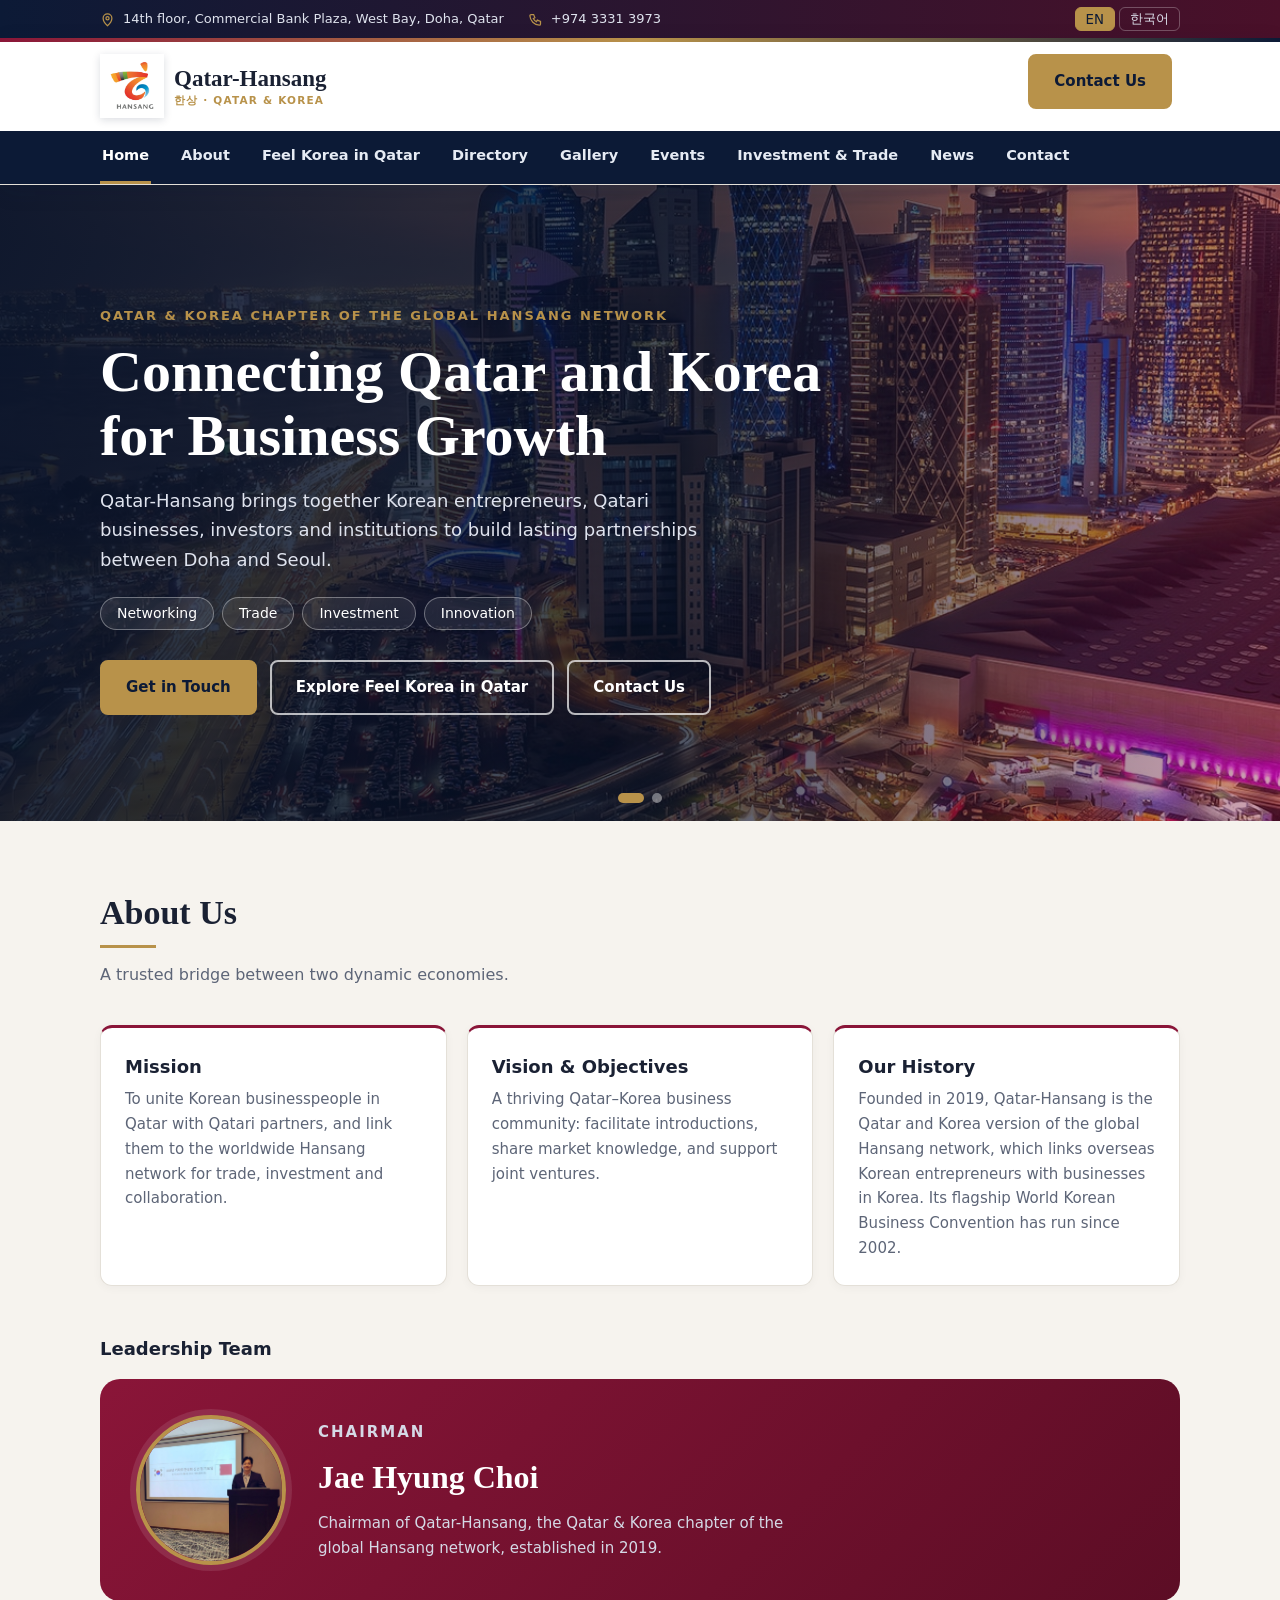
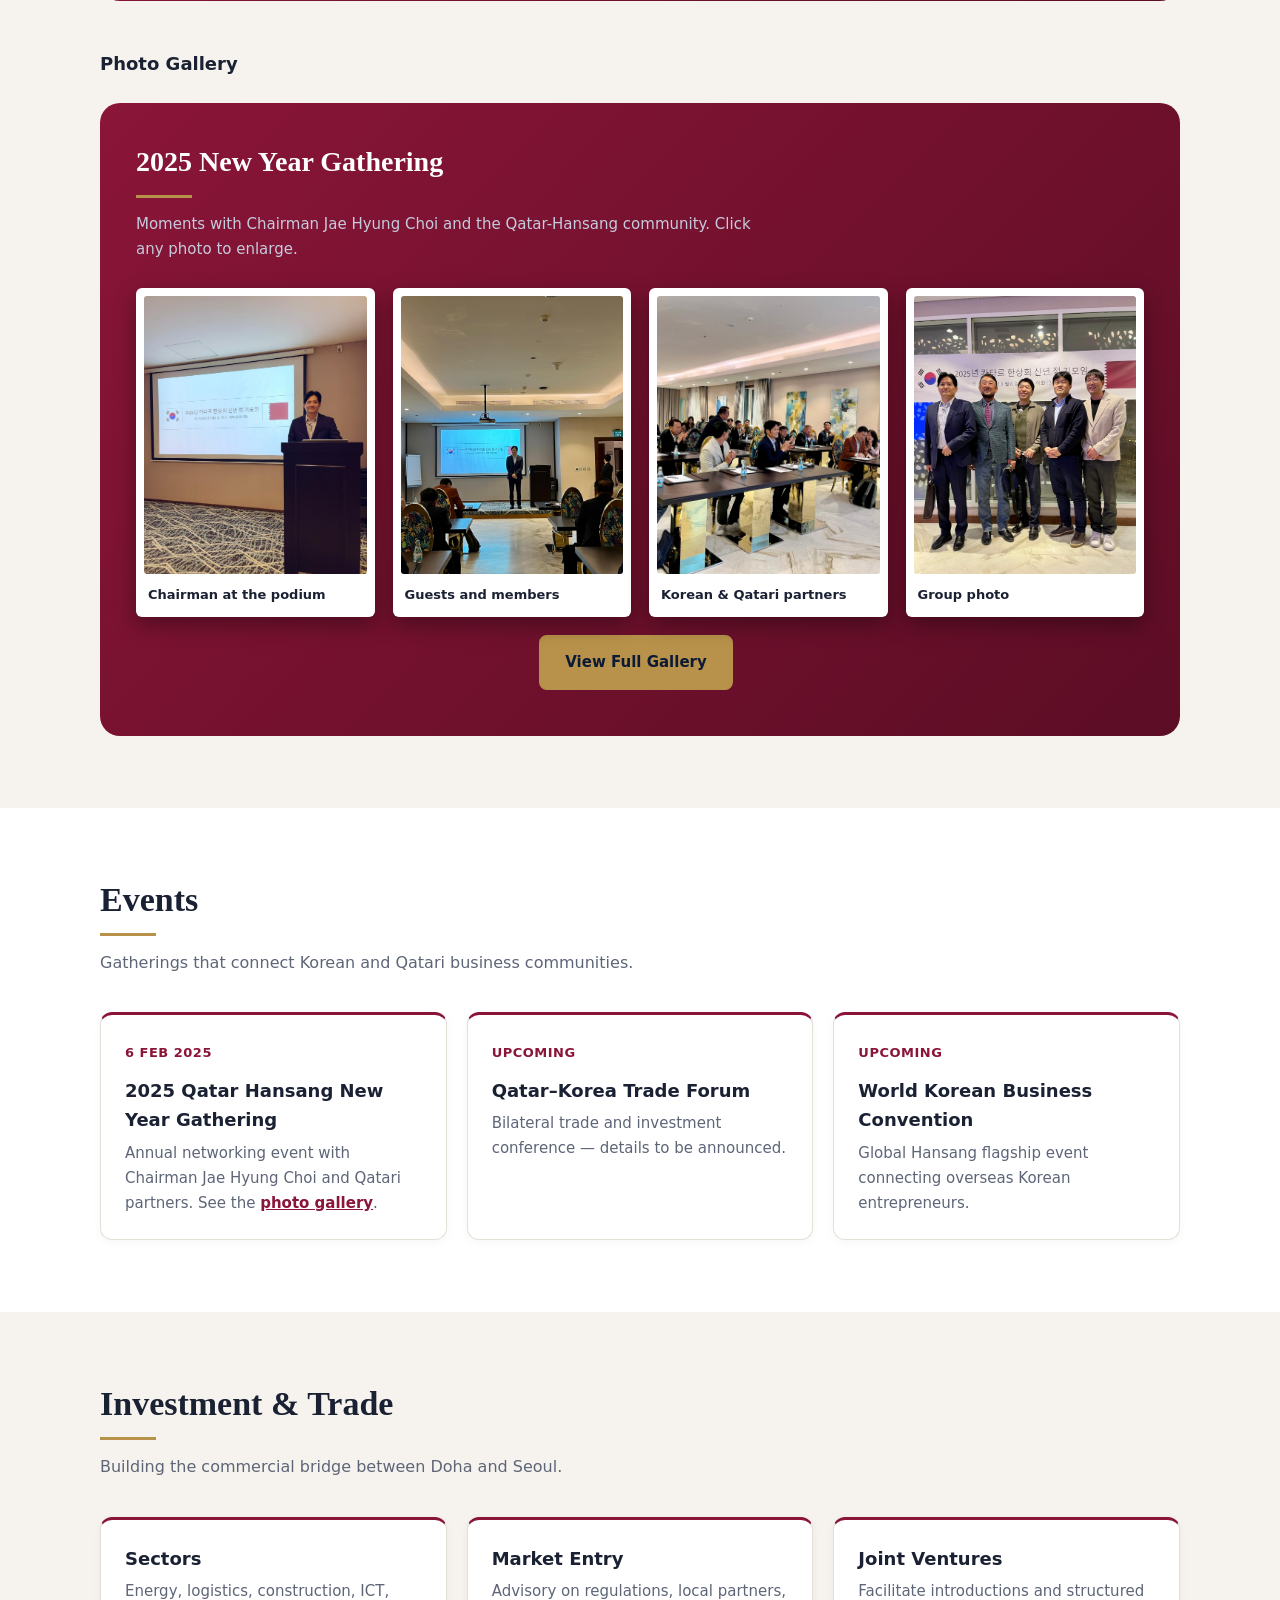
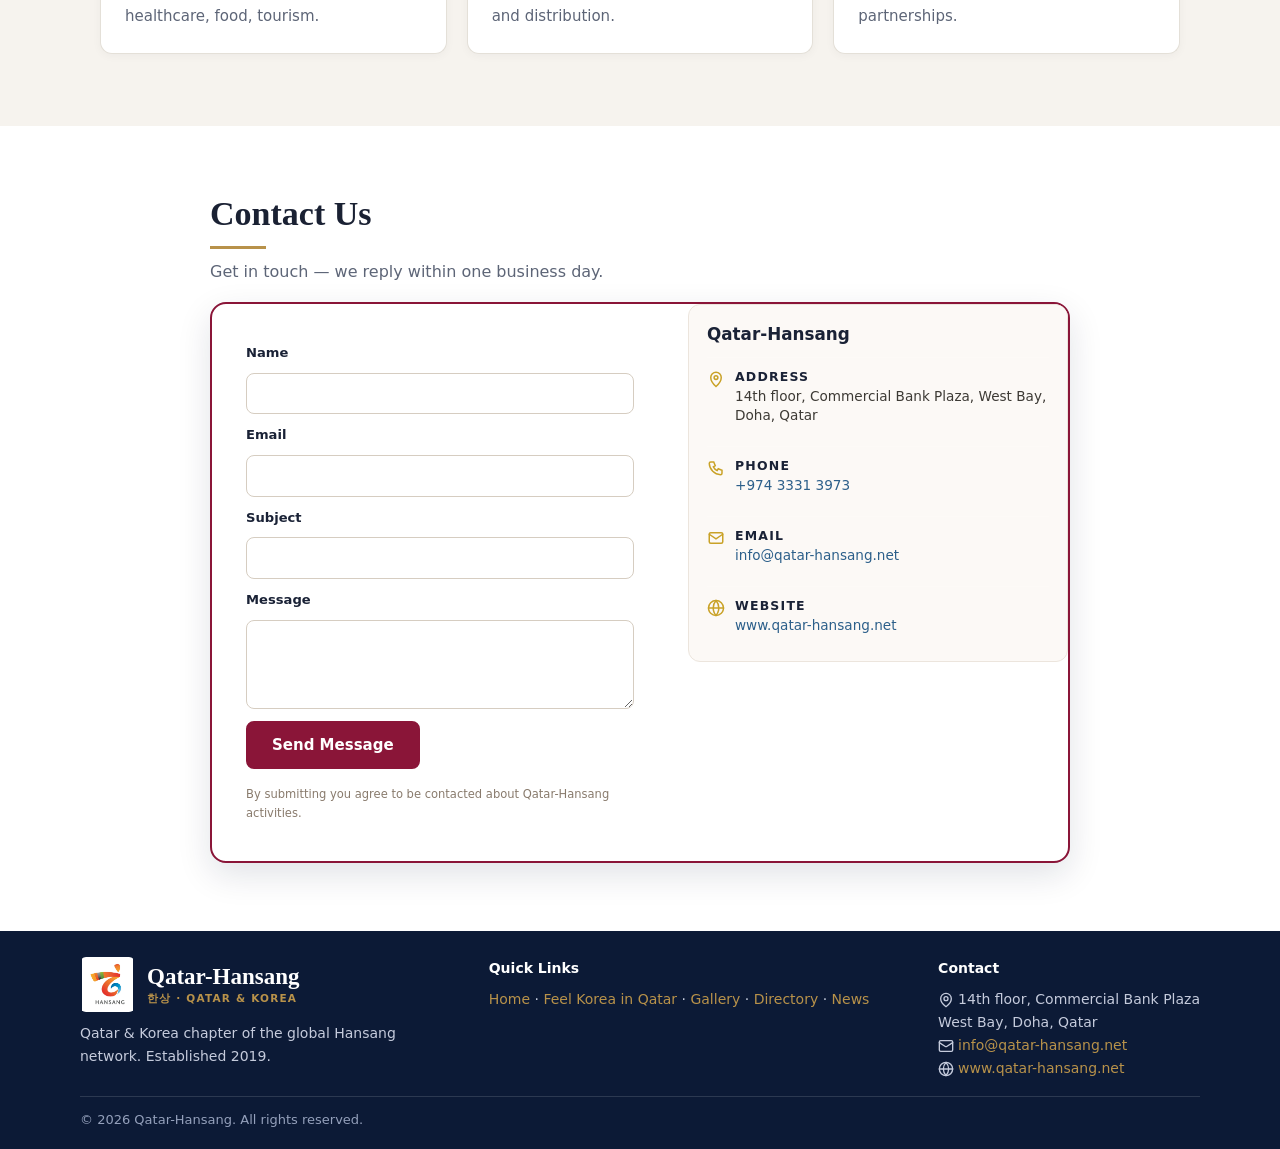
==== commit 22ce3438: "Update index.html" ====
--- a/index.html
+++ b/index.html
@@ -251,10 +251,22 @@
 
 <footer>
   <div class="in">
-    <div>
-      <p class="lt" style="margin:0">Qatar-Hansang<small style="color:var(--gold)">한상 · Qatar &amp; Korea</small></p>
-      <p style="margin:8px 0 0;max-width:340px">Qatar &amp; Korea chapter of the global Hansang network. Established 2019.</p>
-    </div>
+    
+<div>
+  <div style="display:flex;align-items:center;gap:12px;margin-bottom:10px">
+    <img src="logo.jpg"
+         alt="Qatar-Hansang Logo"
+         style="width:55px;height:55px;object-fit:contain;border-radius:6px;">
+    <p class="lt" style="margin:0">
+      Qatar-Hansang
+      <small style="color:var(--gold)">한상 · Qatar &amp; Korea</small>
+    </p>
+  </div>
+  <p style="margin:8px 0 0;max-width:340px">
+    Qatar &amp; Korea chapter of the global Hansang network. Established 2019.
+  </p>
+</div>
+
     <div>
       <p style="margin:0 0 8px;color:#fff;font-weight:600">Quick Links</p>
       <p style="margin:0"><a href="index.html">Home</a> · <a href="feel-korea-in-qatar.html">Feel Korea in Qatar</a> · <a href="gallery.html">Gallery</a> · <a href="directory.html">Directory</a> · <a href="news.html">News</a></p>
